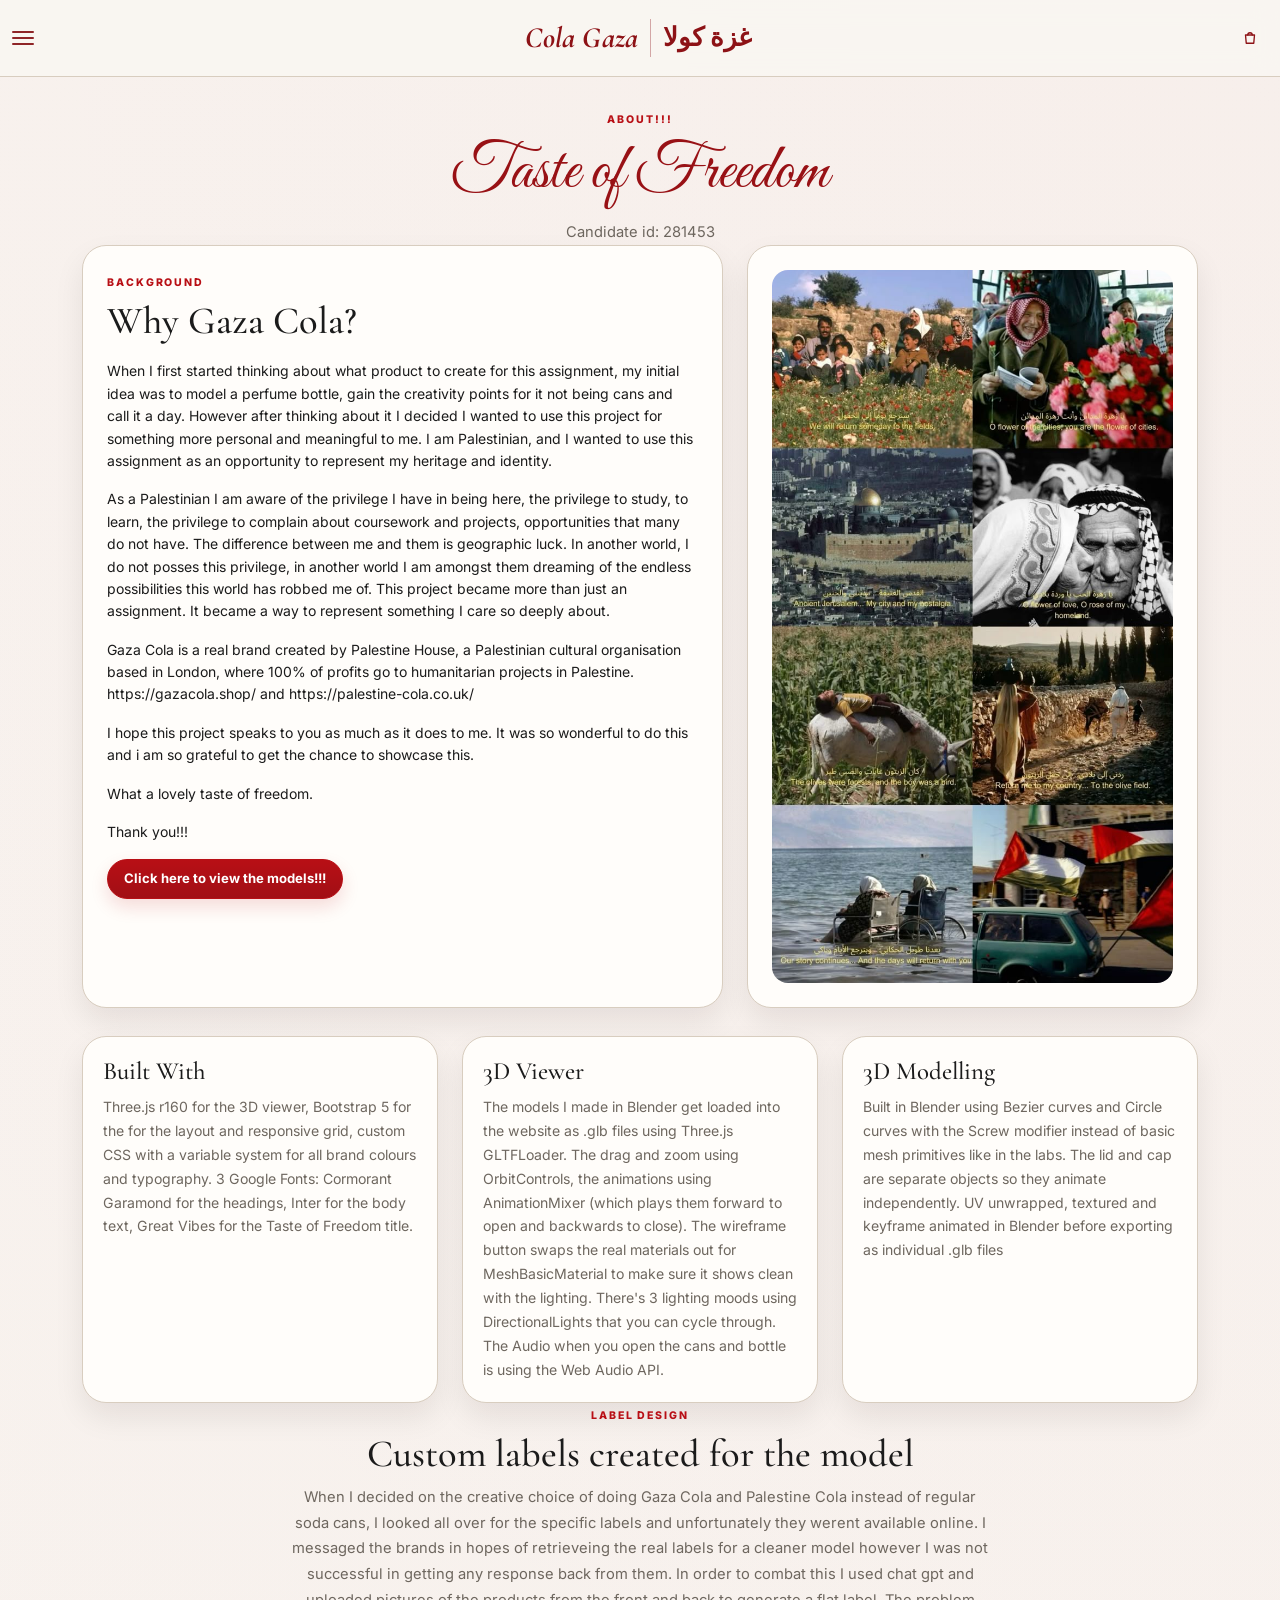
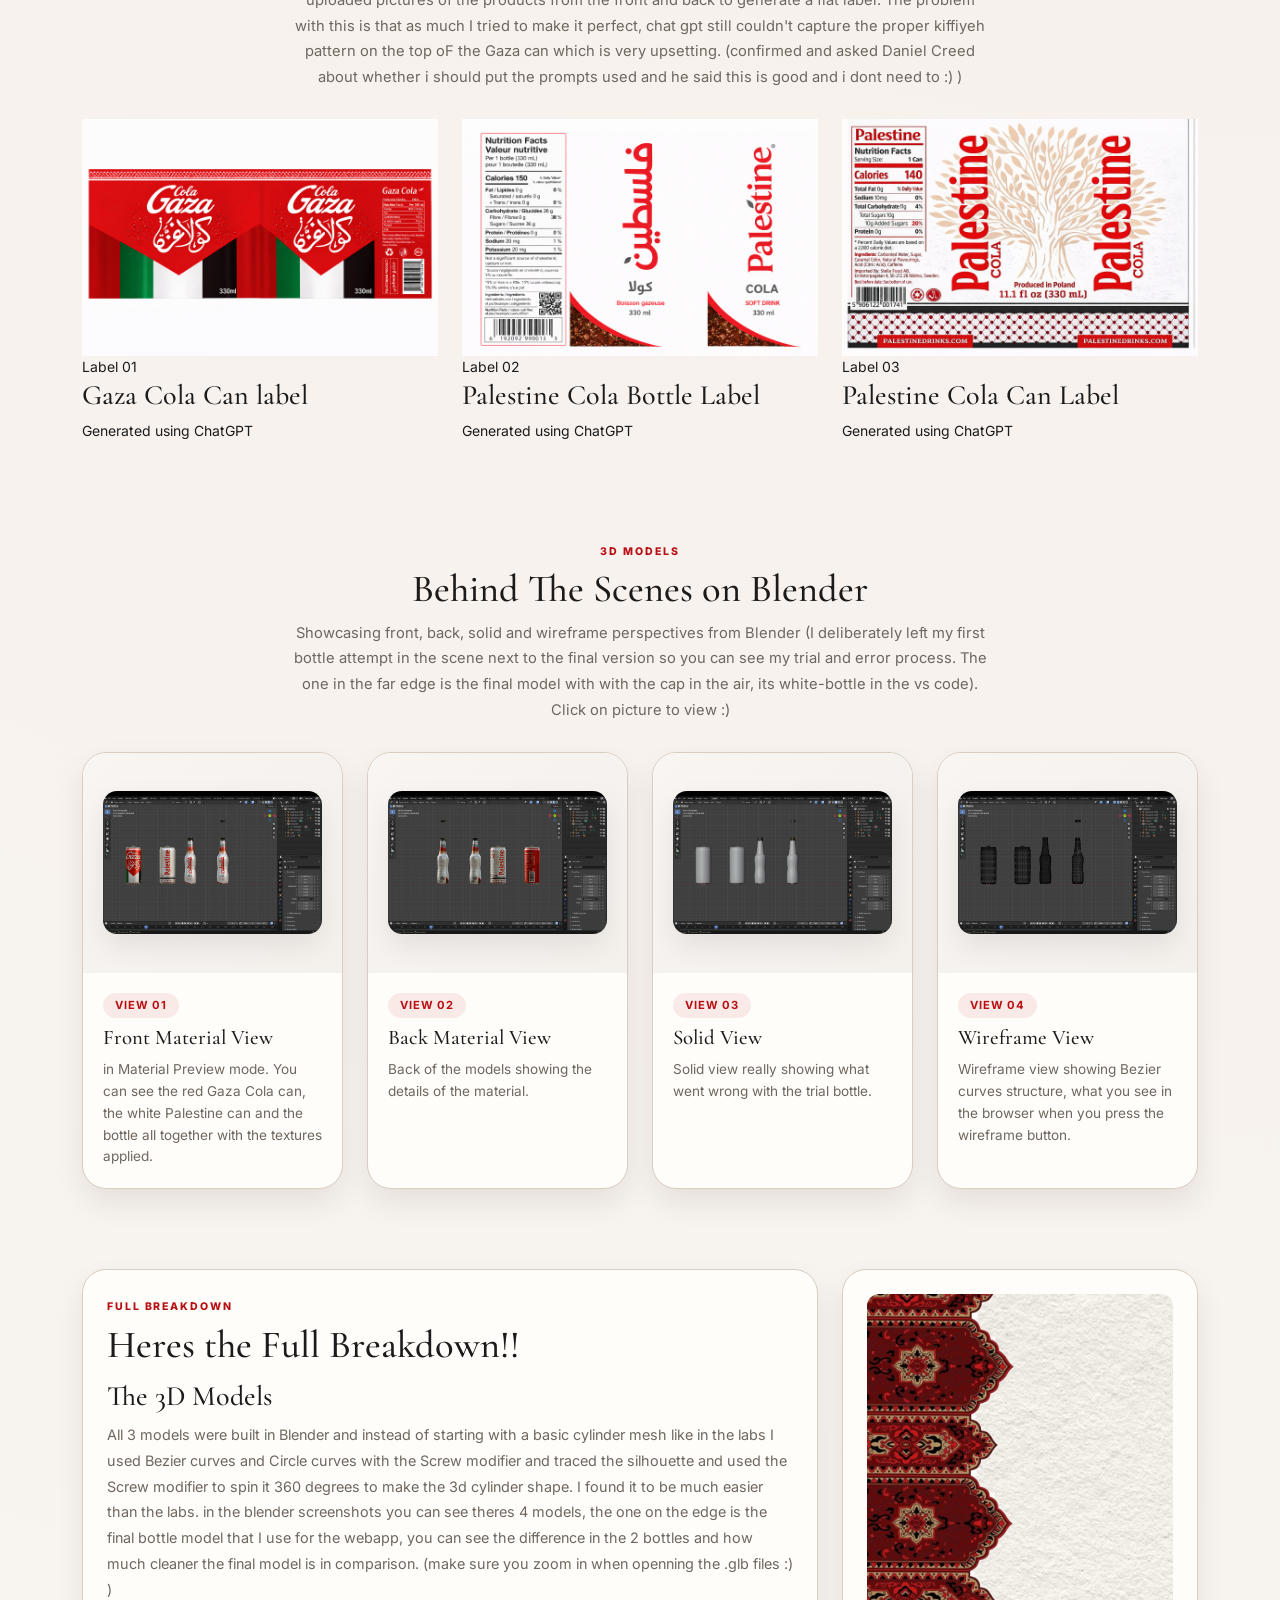
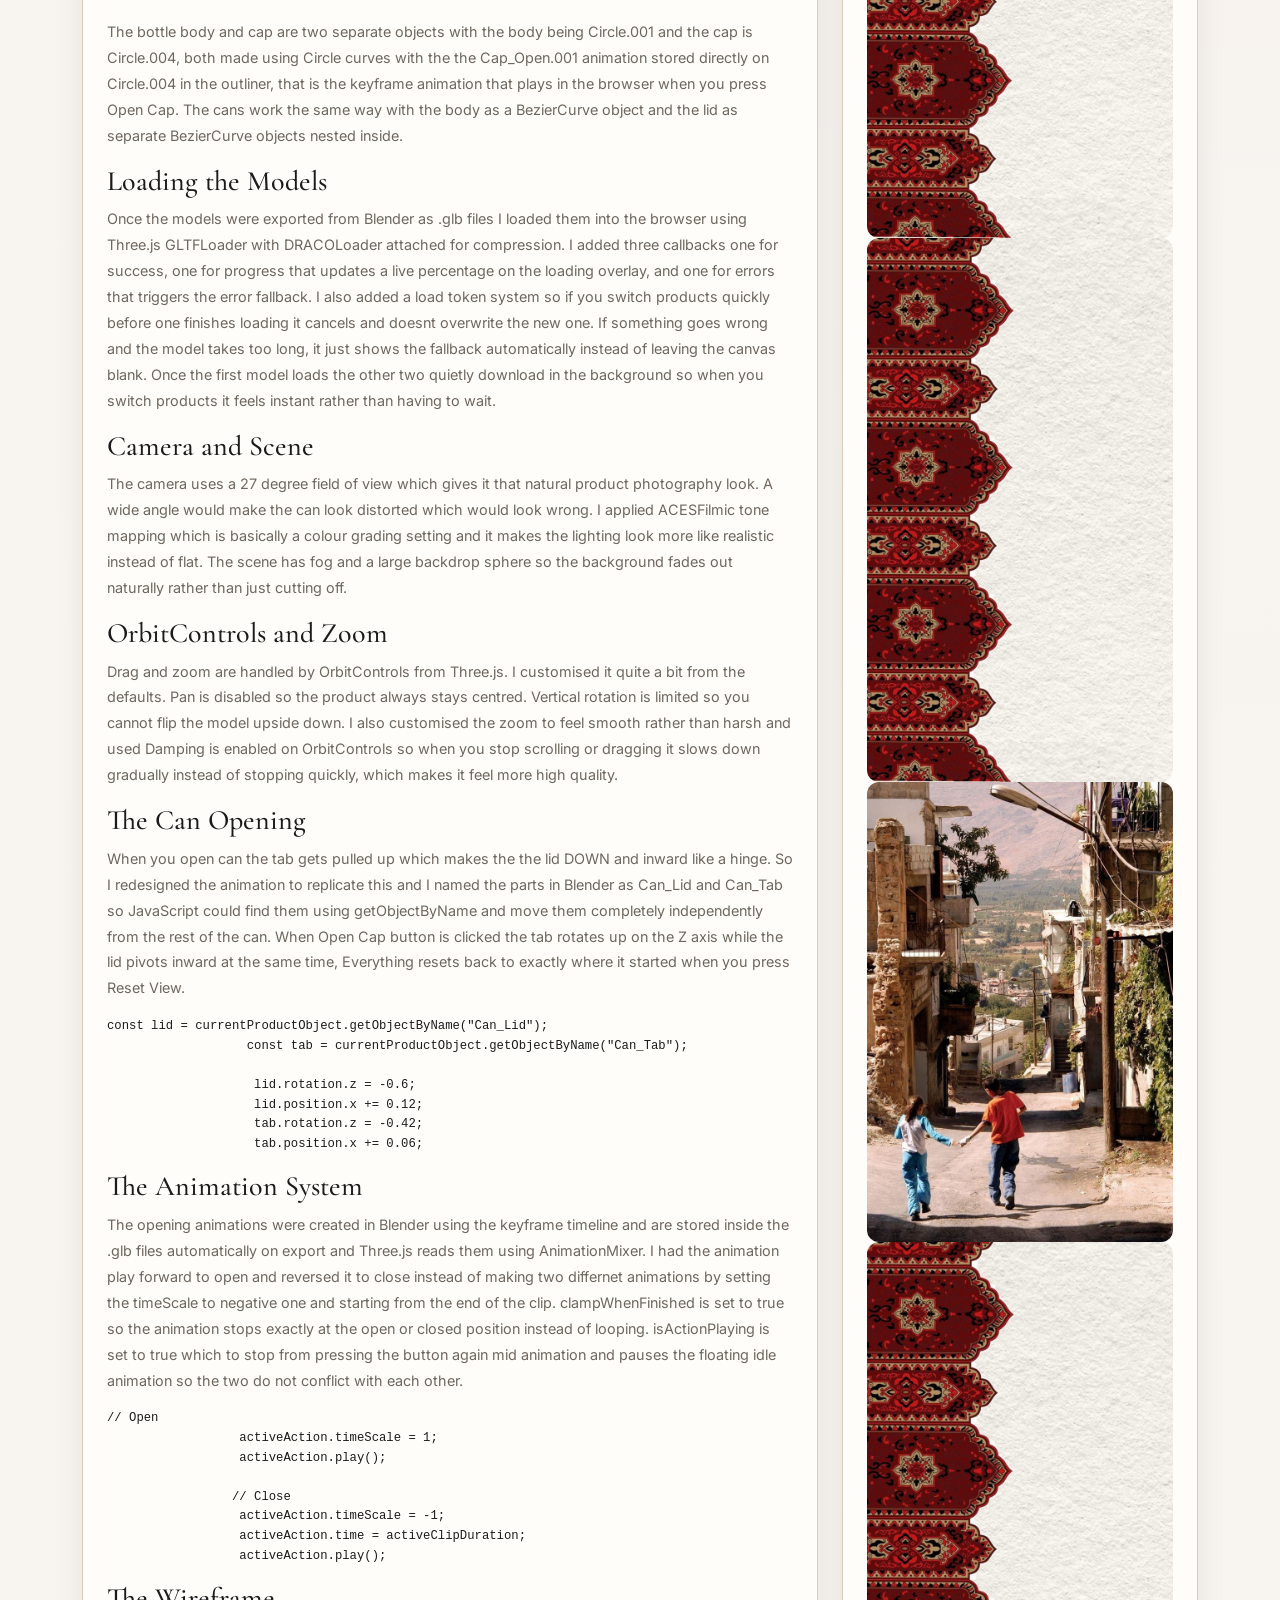
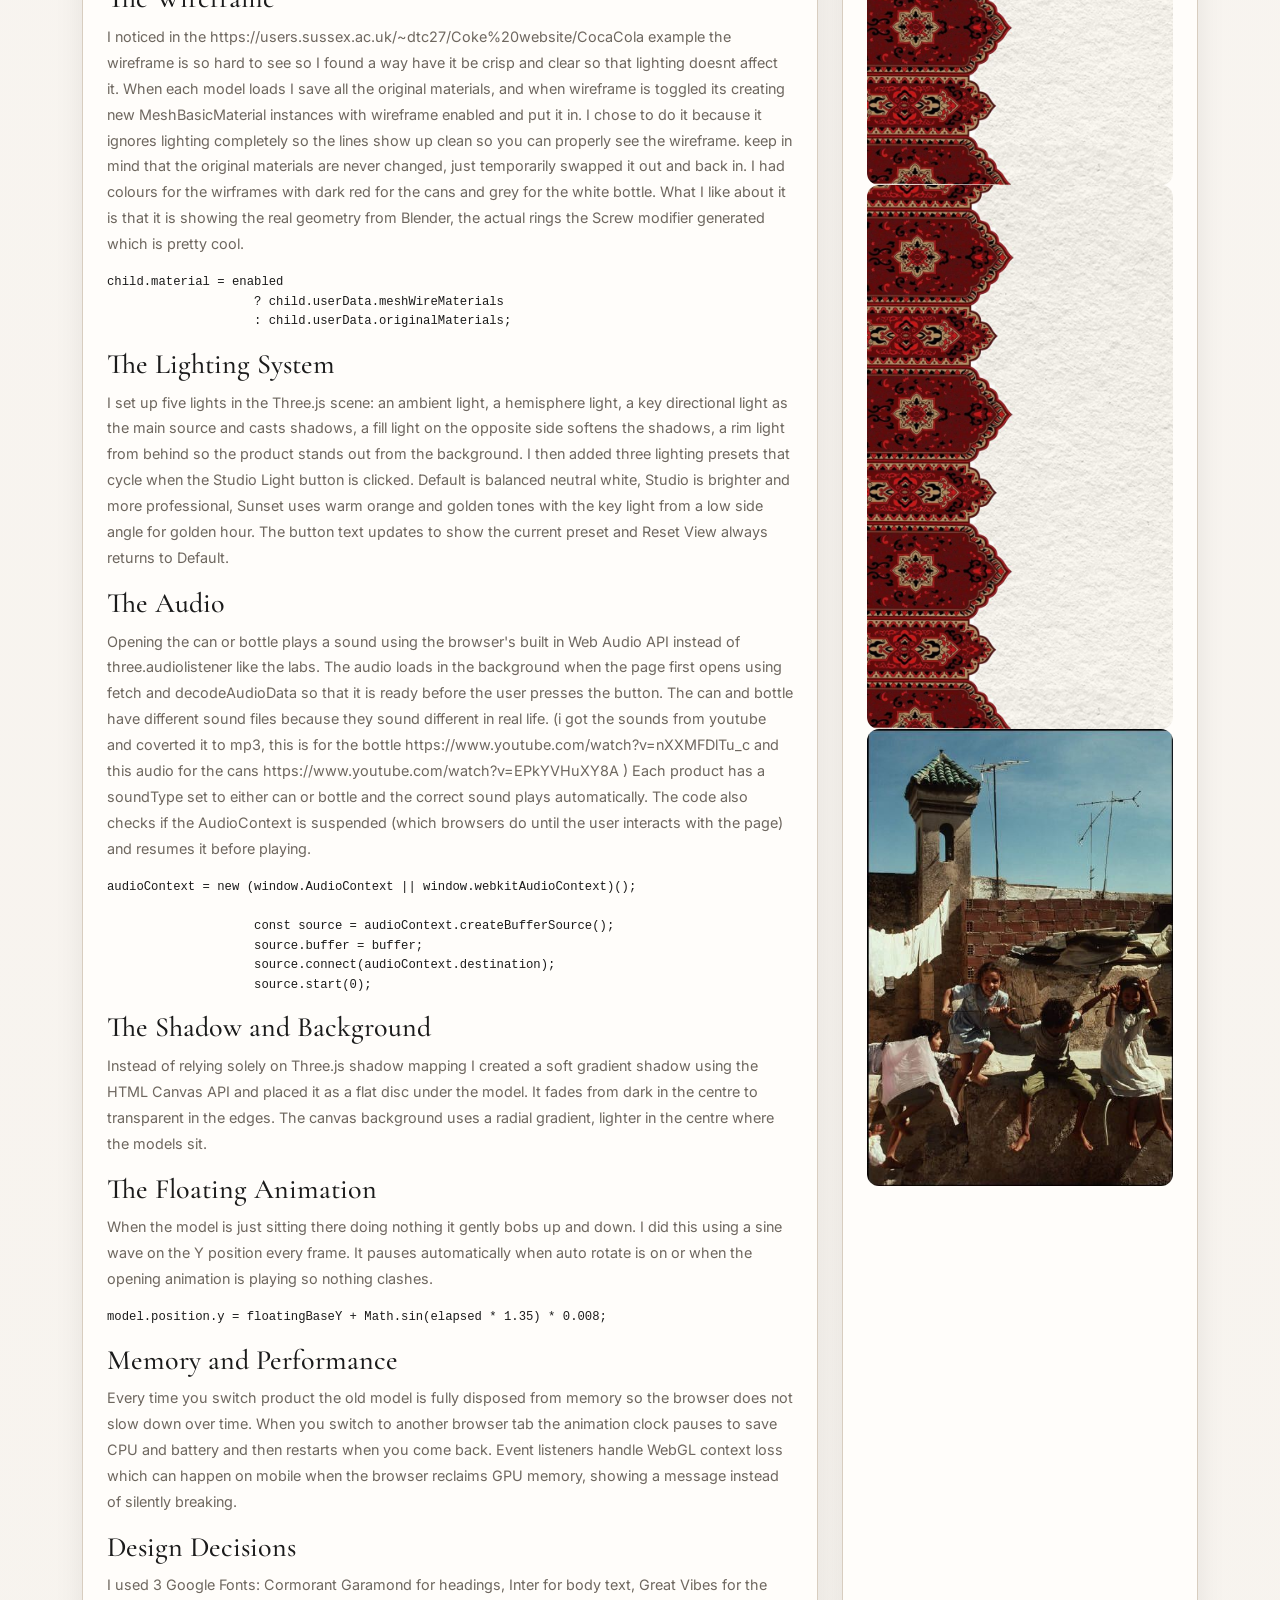
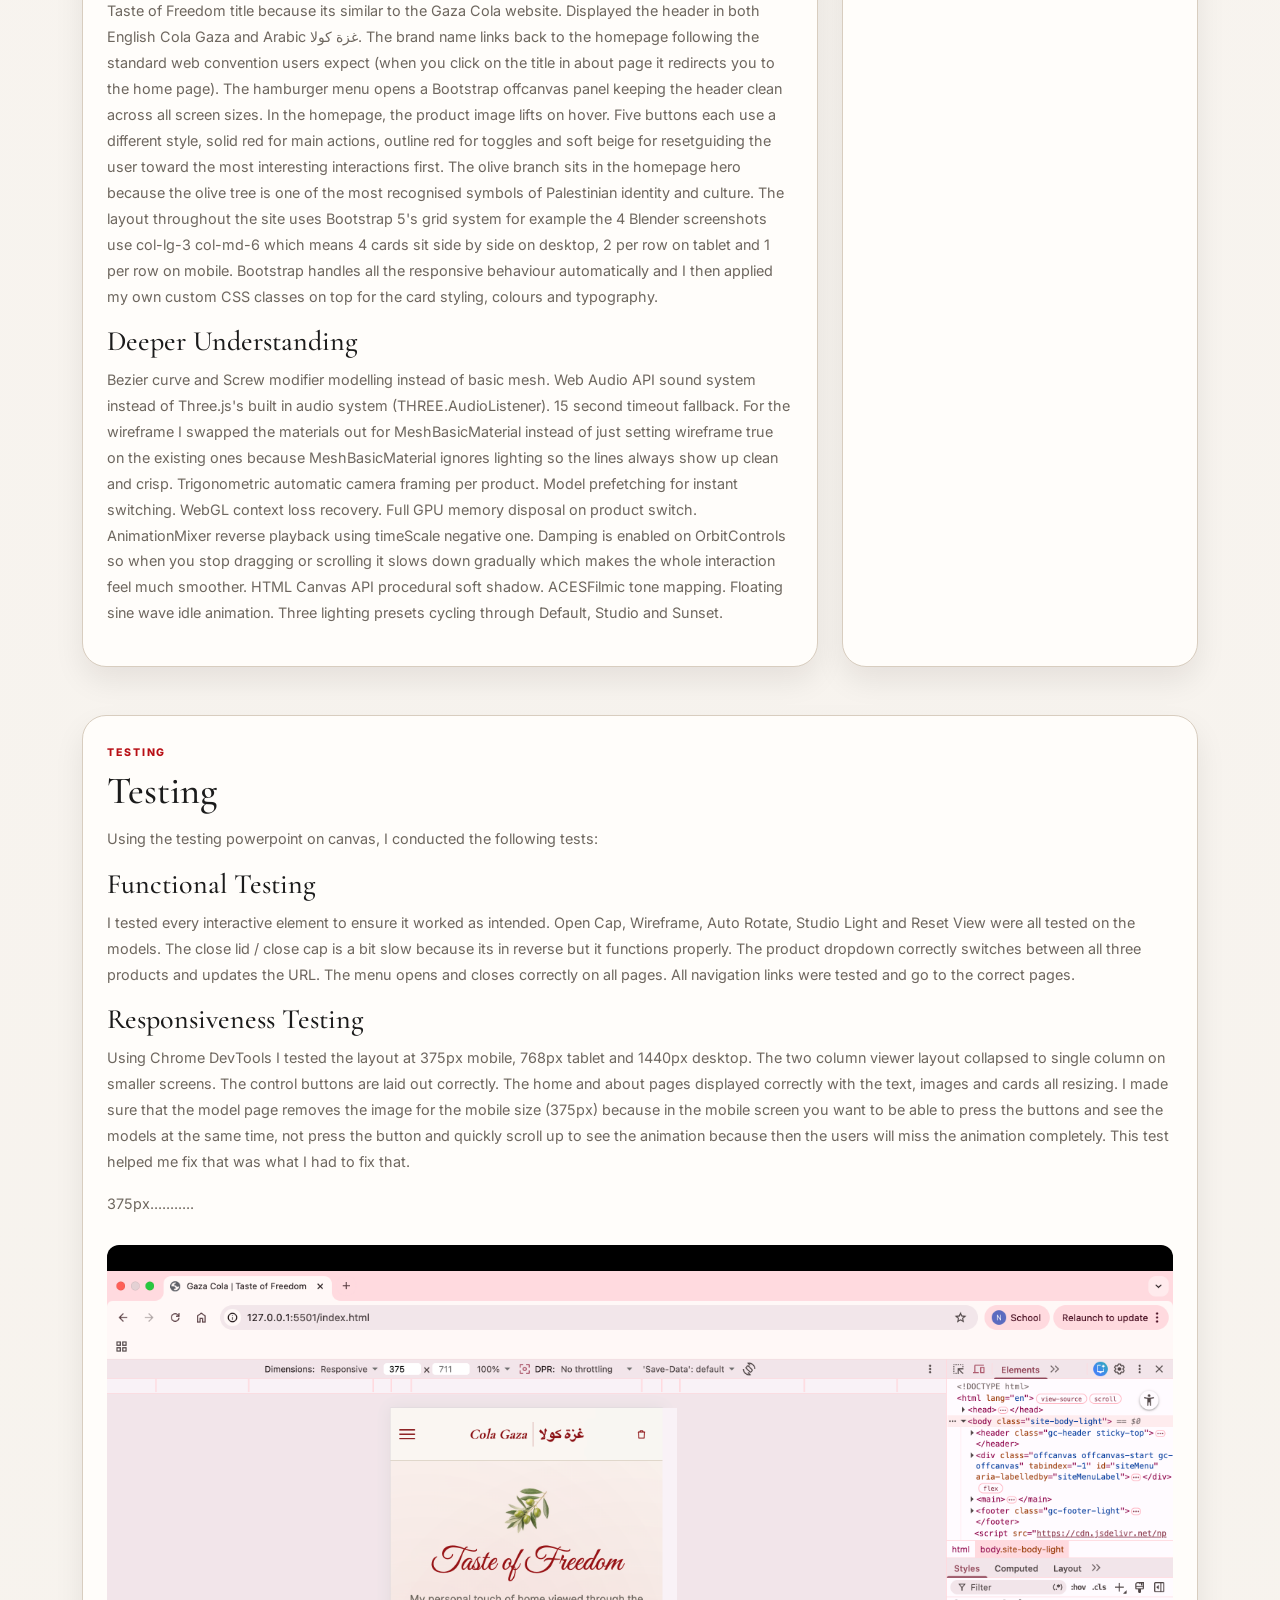
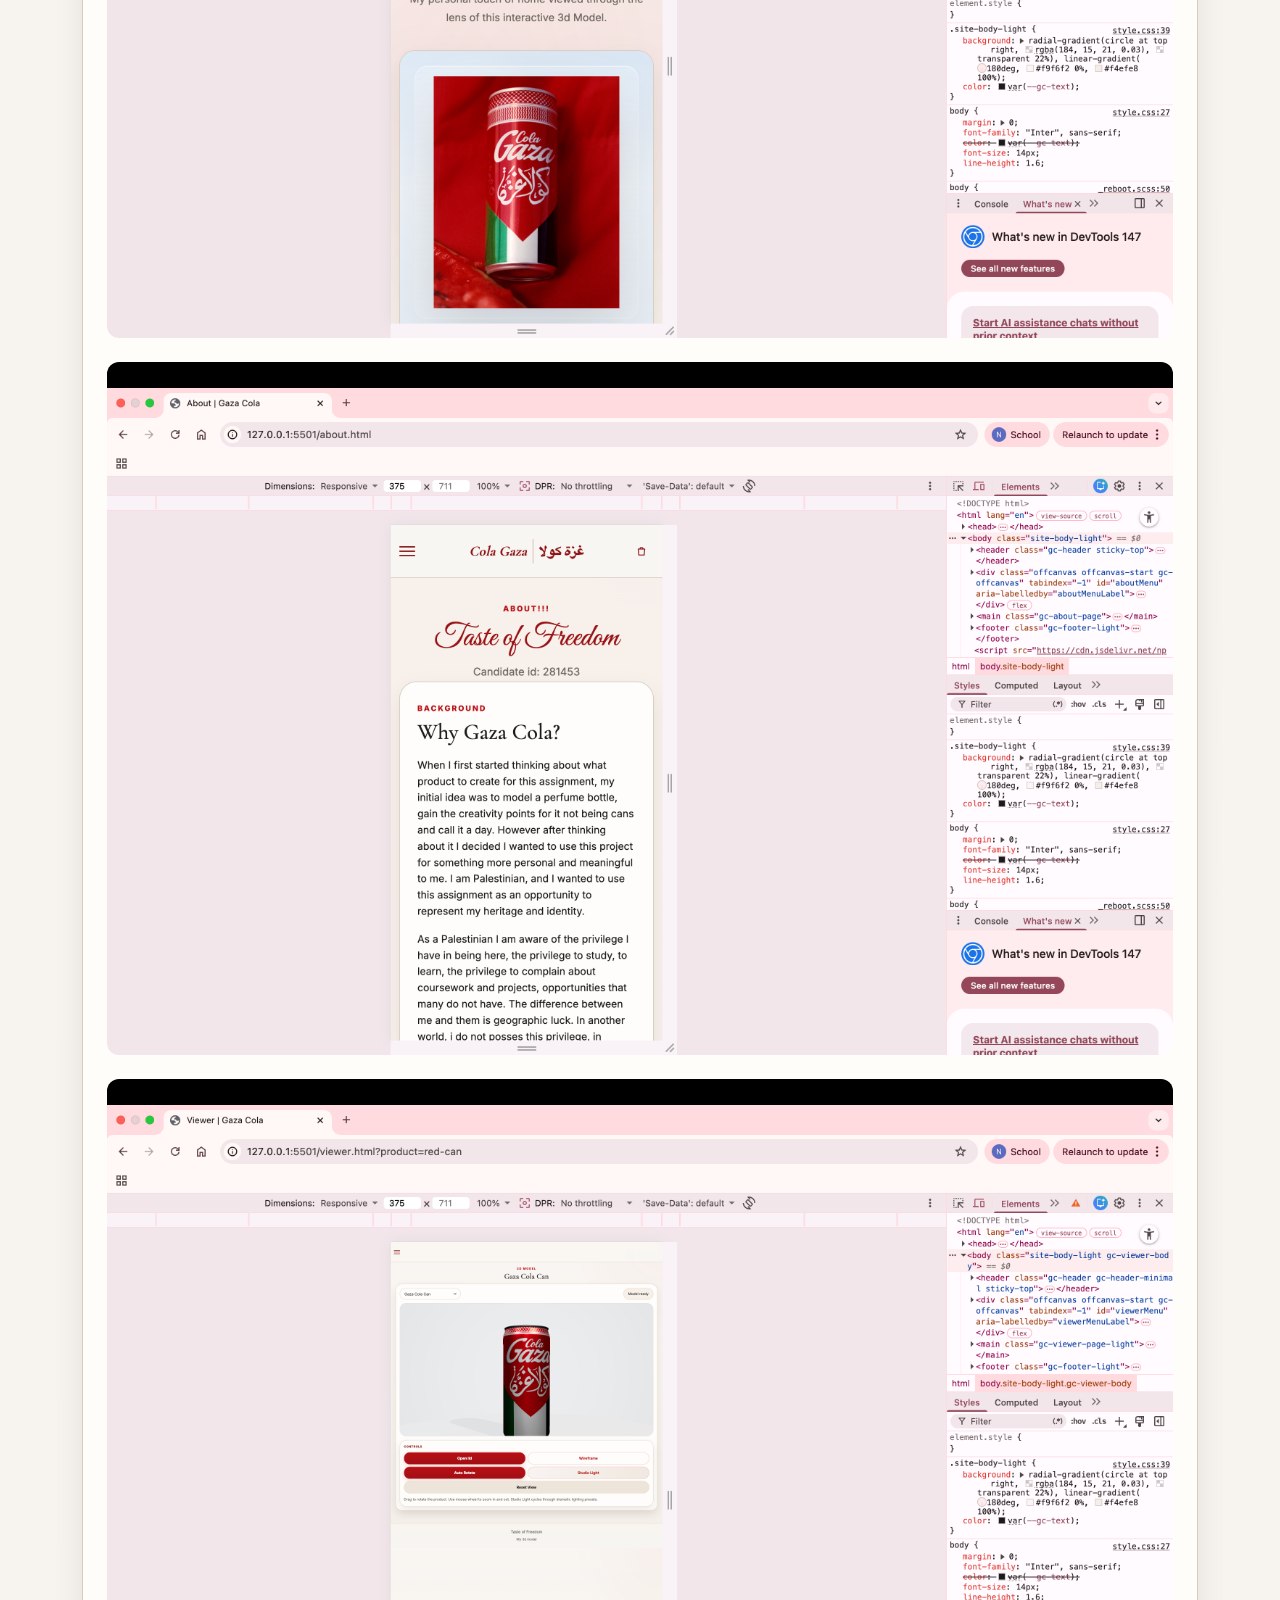
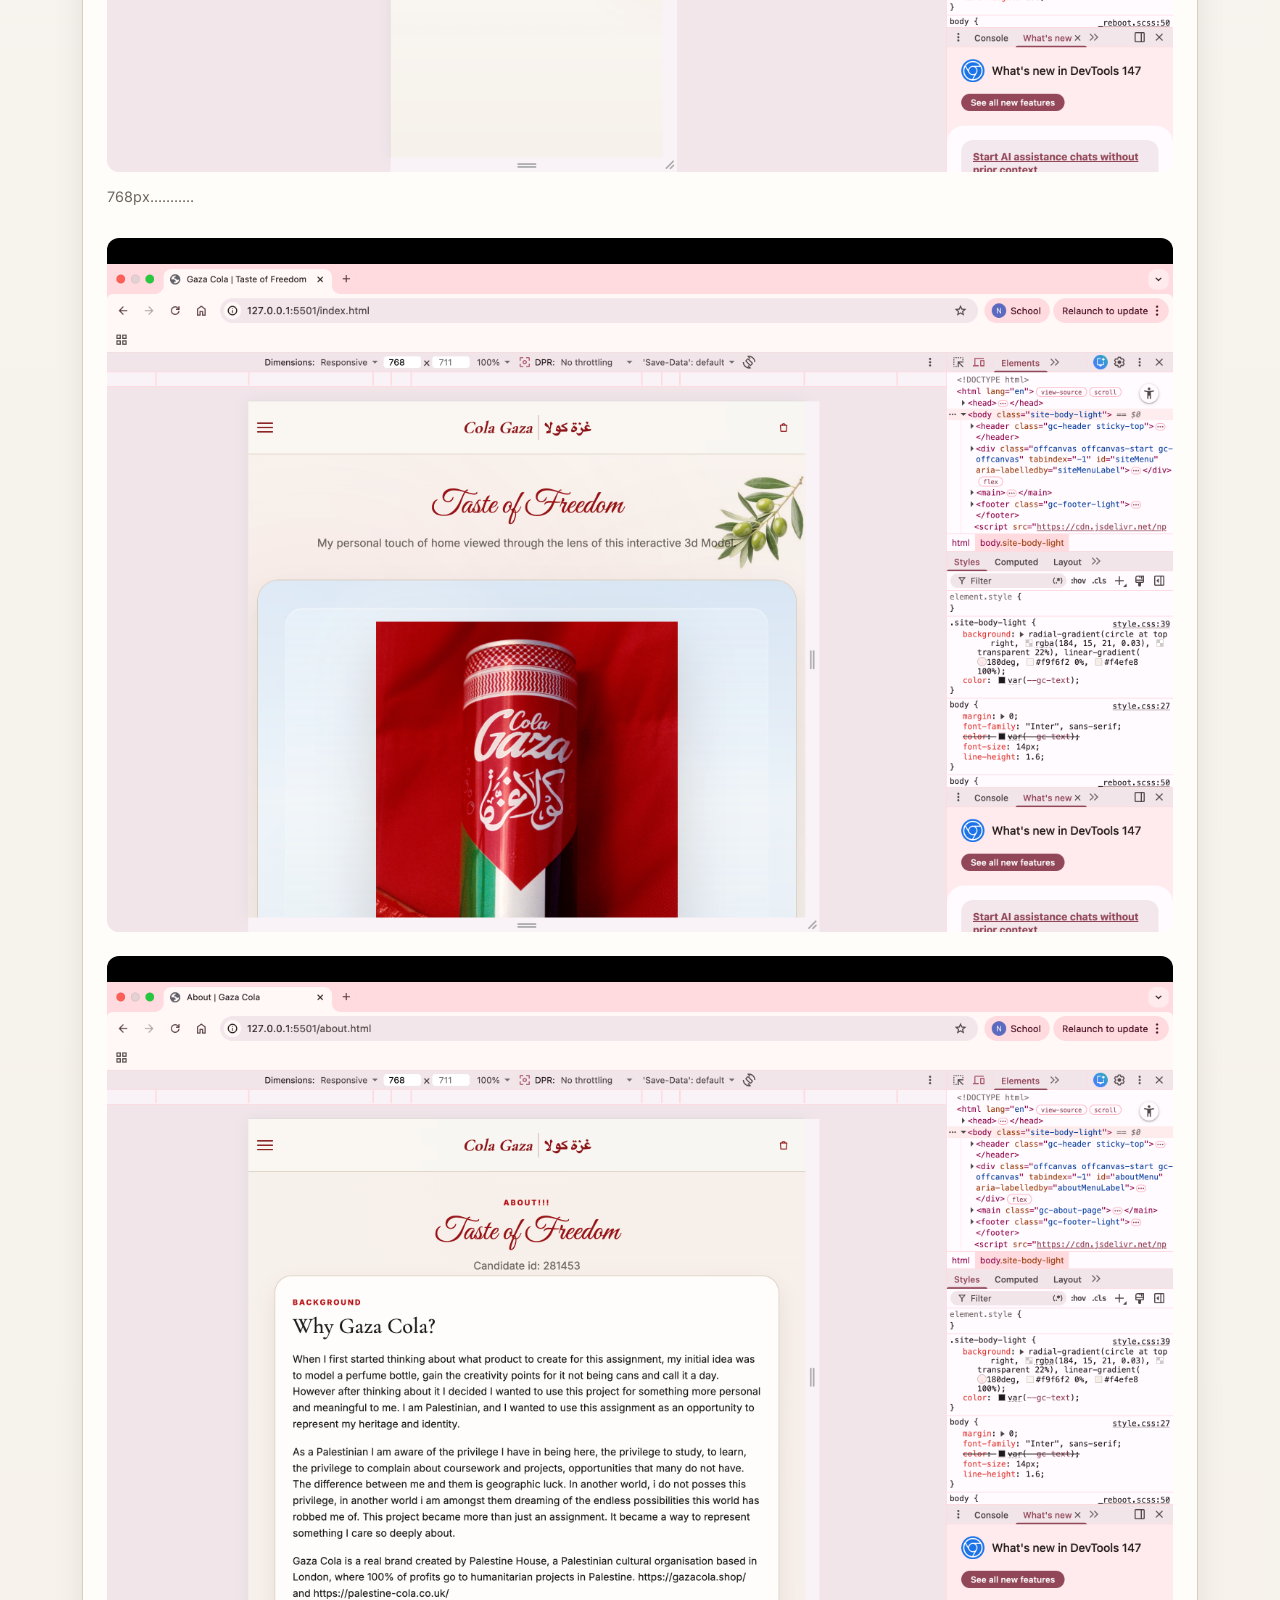
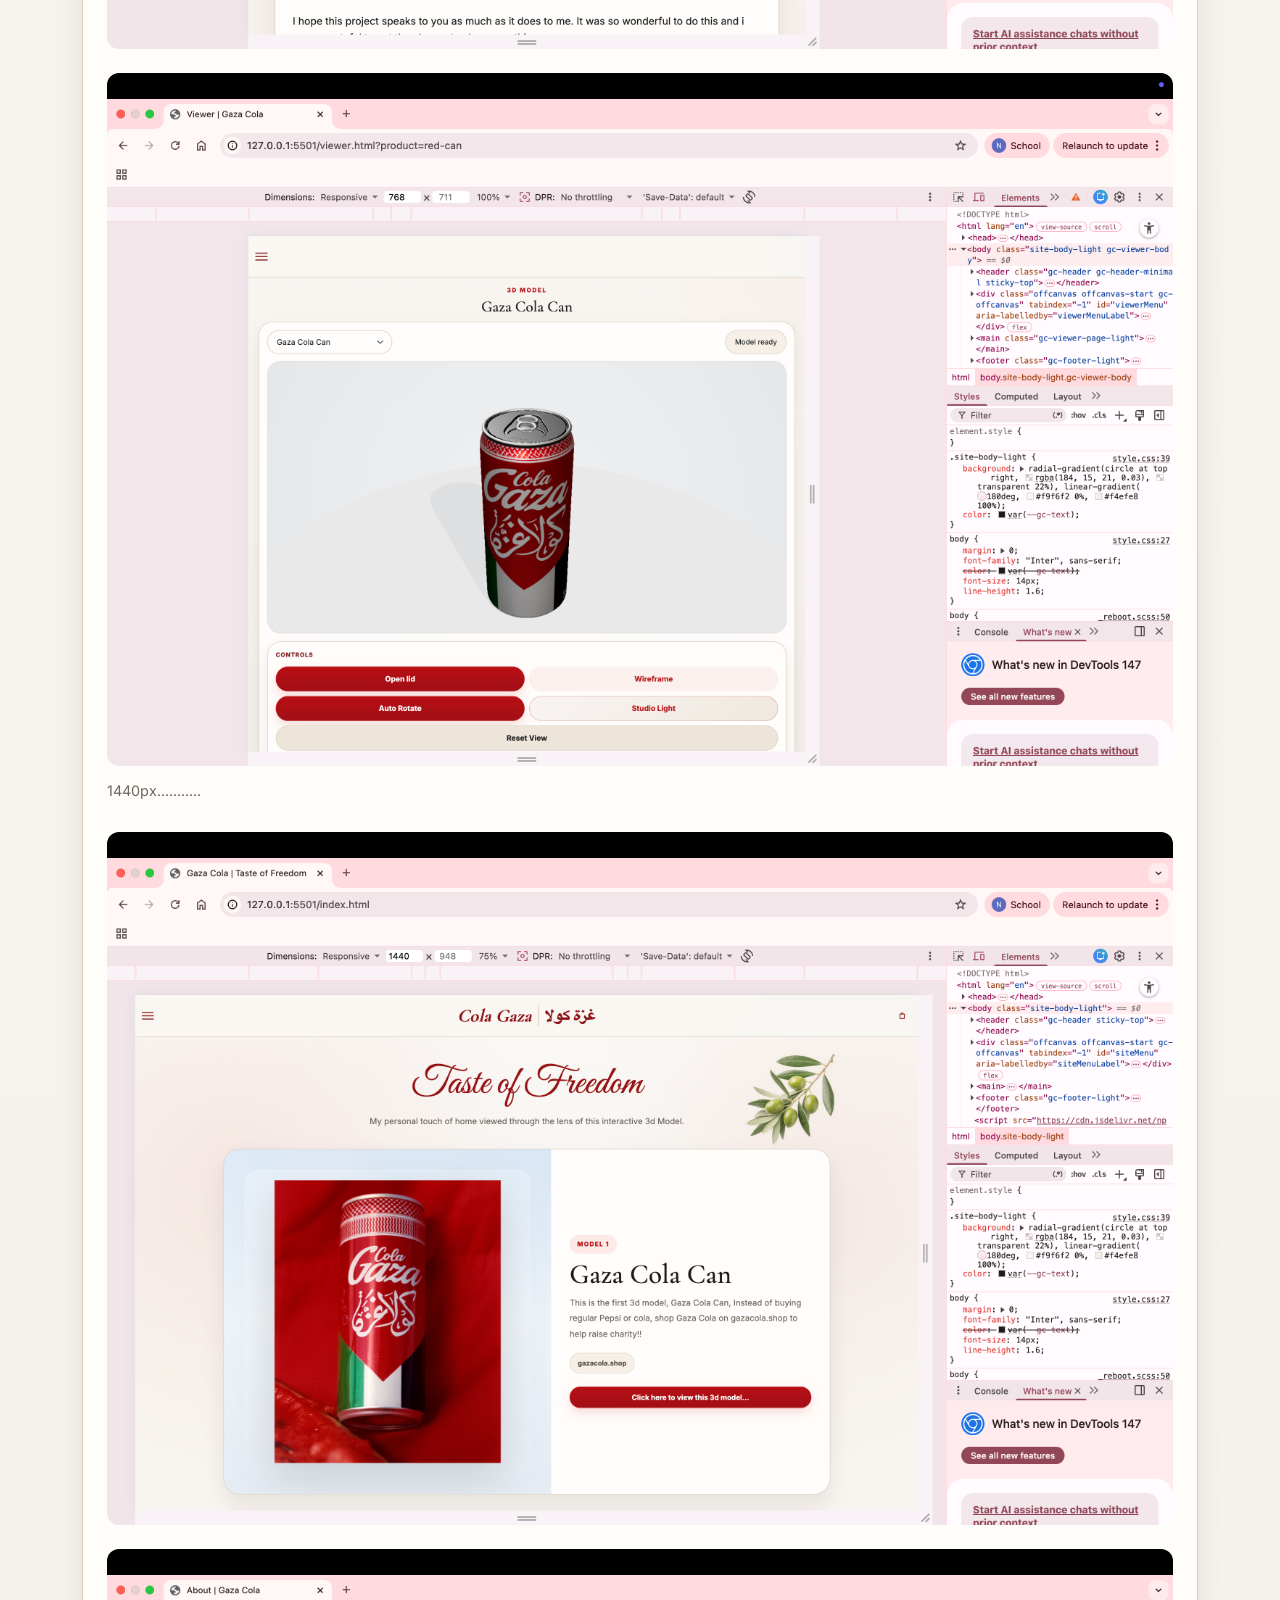
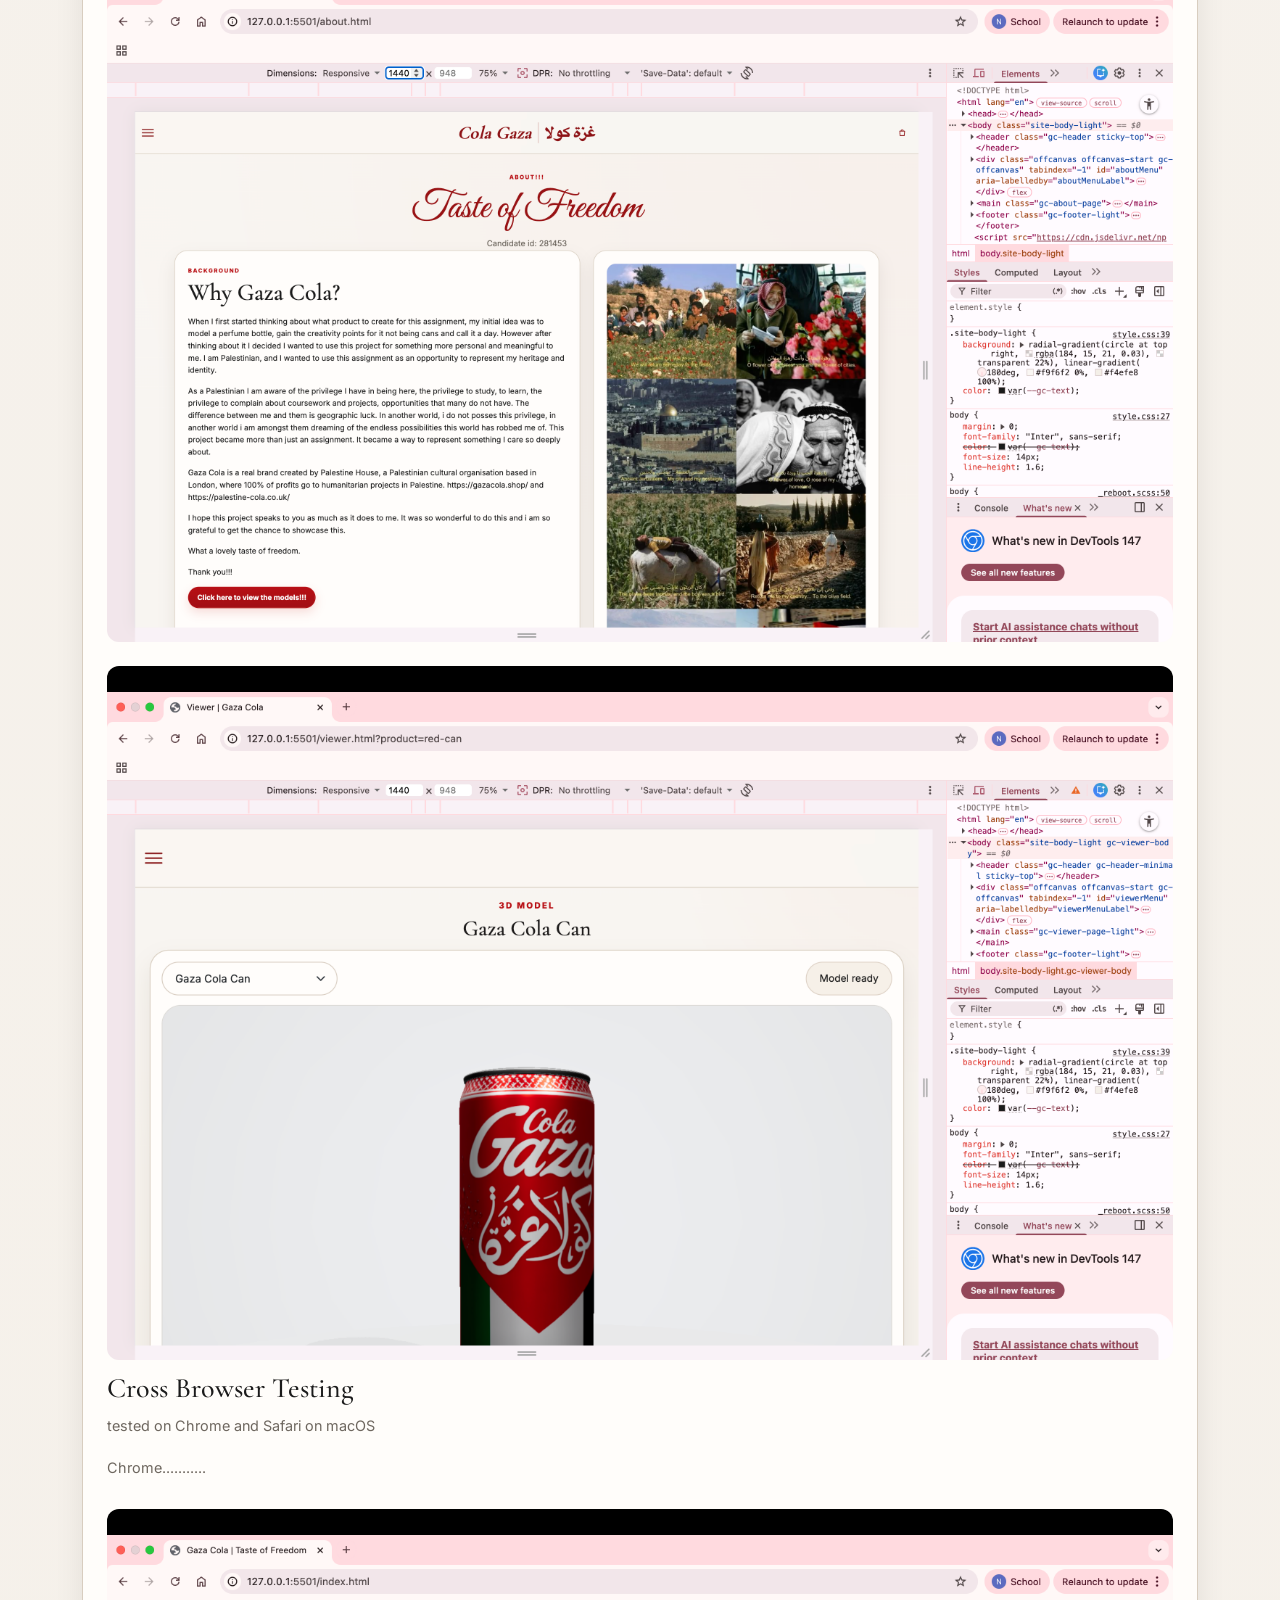
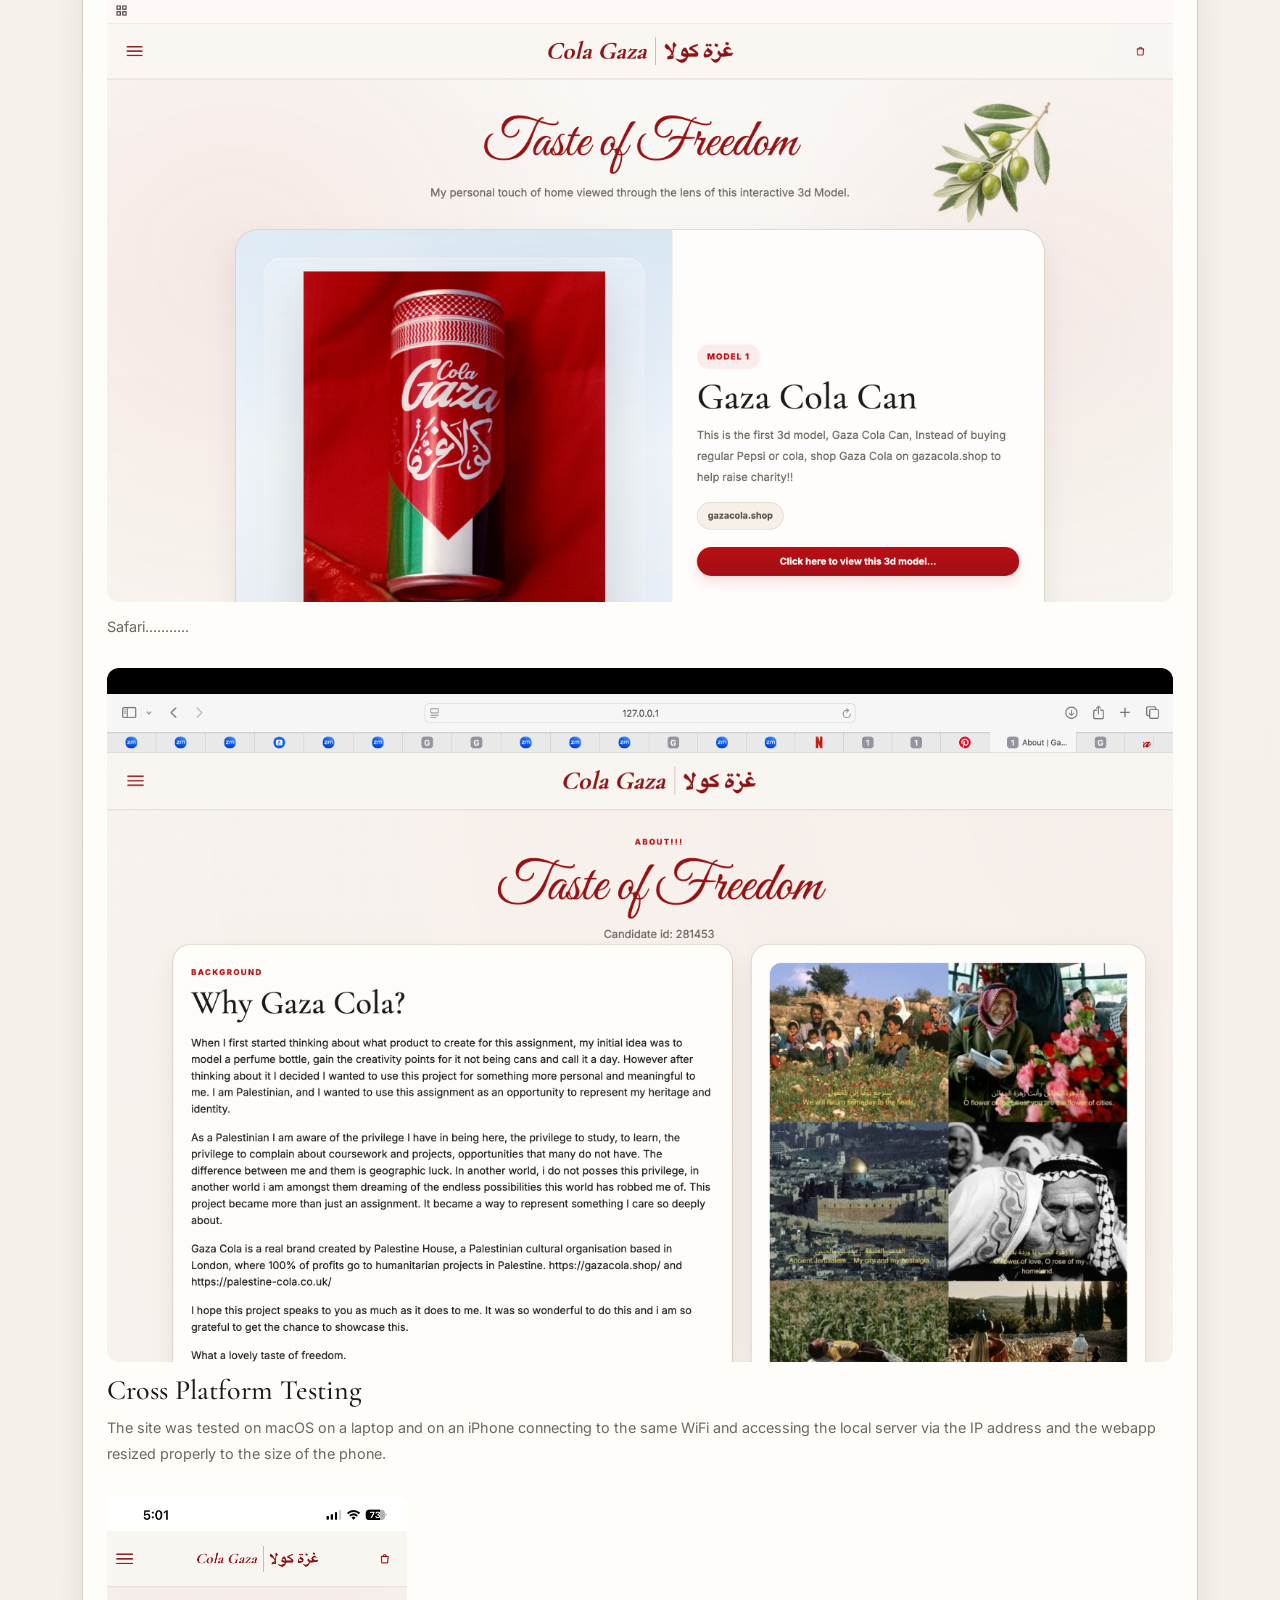
==== about.html @ 592f1b38 "Initial commit" ====
<!DOCTYPE html>
<html lang="en">
  <head>
    <meta charset="UTF-8" />
    <meta name="viewport" content="width=device-width, initial-scale=1.0" />
    <title>About | Gaza Cola</title>

     <!-- bootstrap for the grid and layout -->

    <link
      href="https://cdn.jsdelivr.net/npm/bootstrap@5.3.3/dist/css/bootstrap.min.css"
      rel="stylesheet"
    />

     <!-- google fonts Cormorant Garamond for headings, Inter for body, Great Vibes for title -->
    <link rel="preconnect" href="https://fonts.googleapis.com" />
    <link rel="preconnect" href="https://fonts.gstatic.com" crossorigin />
    <link
      href="https://fonts.googleapis.com/css2?family=Cormorant+Garamond:wght@500;600;700&family=Inter:wght@300;400;500;600;700;800&family=Great+Vibes&display=swap"
      rel="stylesheet"
    />

      <!-- custom CSS with all the brand colours and styling -->
    <link rel="stylesheet" href="./css/style.css" />
  </head>
  <body class="site-body-light">

        <!-- header for all pages, links back to homepage when you click the brand name -->
    <header class="gc-header sticky-top">
      <div class="container-fluid gc-header-container">
        <div class="gc-header-bar">
          <button
            class="gc-menu-btn"
            type="button"
            data-bs-toggle="offcanvas"
            data-bs-target="#aboutMenu"
            aria-controls="aboutMenu"
            aria-label="Open menu"
          >
            <span></span>
            <span></span>
            <span></span>
          </button>

          <a href="./index.html" class="gc-brand text-decoration-none">
            <span class="gc-brand-en">Cola Gaza</span>
            <span class="gc-brand-divider"></span>
            <span class="gc-brand-ar">غزة كولا</span>
          </a>

          <div class="gc-header-actions">
            <a
              href="./viewer.html?product=red-can"
              class="gc-icon-btn text-decoration-none"
              aria-label="Viewer"
            >
              <svg
                viewBox="0 0 24 24"
                fill="none"
                stroke="currentColor"
                stroke-width="1.8"
                stroke-linecap="round"
                stroke-linejoin="round"
              >
                <path d="M6 8h12l-1 11H7L6 8Z"></path>
                <path d="M9 8a3 3 0 0 1 6 0"></path>
              </svg>
            </a>
          </div>
        </div>
      </div>
    </header>

    <!-- offcanvas nav menu (Bootstrap handles the open/close) -->
    <div
      class="offcanvas offcanvas-start gc-offcanvas"
      tabindex="-1"
      id="aboutMenu"
      aria-labelledby="aboutMenuLabel"
    >
      <div class="offcanvas-header">
        <h5 class="offcanvas-title" id="aboutMenuLabel">Menu</h5>
        <button
          type="button"
          class="btn-close"
          data-bs-dismiss="offcanvas"
          aria-label="Close"
        ></button>
      </div>

      <div class="offcanvas-body">
        <nav class="gc-menu-nav">
          <a href="./index.html">Home</a>
          <a href="./viewer.html?product=red-can">Gaza Cola Can</a>
          <a href="./viewer.html?product=white-bottle">Palestine Cola Bottle</a>
          <a href="./viewer.html?product=white-can">Palestine Cola Can</a>
          <a href="./about.html">About</a>
        </nav>
      </div>
    </div>

    <main class="gc-about-page">
      <section class="gc-about-top">
        <div class="container">
          <div class="text-center gc-about-heading">
            <span class="gc-overline">About!!!</span>
            <h1>Taste of Freedom</h1>
            <p>
              Candidate id: 281453
            </p>

          </div>
        </div>
      </section>

      <section class="gc-about-content">
        <div class="container">

          <!-- here we begin with why i chose this design -->
          <div class="row g-4 align-items-stretch">
            <div class="col-lg-7">
              <article class="gc-about-card h-100 gc-about-main-card">
                <span class="gc-overline">Background</span>
                <h2>Why Gaza Cola?</h2>
                </p>
                 When I first started thinking about what product to create for this assignment, my initial idea was to model a perfume bottle, gain the creativity points for it not being cans and call it a day.
                 However after thinking about it I decided I wanted to use this project for something more personal and meaningful to me.
                 I am Palestinian, and I wanted to use this assignment as an opportunity to represent my heritage and identity.
                </p>
                  As a Palestinian I am aware of the privilege I have in being here, the privilege to study, to learn, the privilege to complain about coursework and projects, opportunities that many do not have. 
                  The difference between me and them is geographic luck. 
                  In another world, I do not posses this privilege, in another world I am amongst them dreaming of the endless possibilities this world has robbed me of.
                  
                  This project became more than just an assignment. It became a way to represent something I care so deeply about.
                </p>
                  Gaza Cola is a real brand created by Palestine House, a Palestinian cultural organisation based in London, where 100% of profits go to humanitarian projects in Palestine. https://gazacola.shop/ and https://palestine-cola.co.uk/
                  </p>
                  I hope this project speaks to you as much as it does to me. It was so wonderful to do this and i am so grateful to get the chance to showcase this.
                  </p>
                  What a lovely taste of freedom. 
                  </p>
                  Thank you!!!
                  </p>
                </p>

                <div class="gc-about-actions">
                  <a href="./viewer.html?product=red-can" class="btn gc-primary-btn">
                    Click here to view the models!!!
                  </a>
                </div>
              </article>
            </div>

            <!-- adding pictures, from pintrest -->
            <div class="col-lg-5">
              <article class="gc-about-card h-100 gc-about-visual-card">
                <img
                  src="./assets/images/collage.jpg"
                  alt="Gaza Cola project visual"
                  class="gc-about-photo"
                />
              </article>
            </div>
          </div>

          <!-- 3 mini cards for a quick overview -->
          <div class="row g-4 mt-1">
            <div class="col-md-4">
              <article class="gc-about-mini-card">
                <h3>Built With</h3>
                <p>
                  Three.js r160 for the 3D viewer, Bootstrap 5 for the for the layout and responsive grid, 
                  custom CSS with a variable system for all brand colours and typography. 
                  3 Google Fonts: Cormorant Garamond for the headings, Inter for the body text, Great Vibes for the Taste of Freedom title. 
                
                </p>
              </article>
            </div>

            <div class="col-md-4">
              <article class="gc-about-mini-card">
                <h3>3D Viewer</h3>
                <p>
                  The models I made in Blender get loaded into the website as .glb files using Three.js GLTFLoader. 
                  The drag and zoom using OrbitControls, the animations using AnimationMixer (which plays them forward to open and backwards to close). 
                  The wireframe button swaps the real materials out for MeshBasicMaterial to make sure it shows clean with the lighting.
                  There's 3 lighting moods using DirectionalLights that you can cycle through.
                  The Audio when you open the cans and bottle is using the Web Audio API.
                  
                </p>
              </article>
            </div>

            <div class="col-md-4">
              <article class="gc-about-mini-card">
                <h3>3D Modelling</h3>
                <p>
                  Built in Blender using Bezier curves and Circle curves with the Screw modifier instead of basic mesh primitives like in the labs. 
                  The lid and cap are separate objects so they animate independently. 
                  UV unwrapped, textured and keyframe animated in Blender before exporting as individual .glb files 
                
                </p>
              </article>
            </div>
          </div>

           <!-- Labels section explaining why I used ChatGPT to create them and showing the fkat labels -->
          <section class="gc-labels-showcase">
            <div class="gc-section-heading text-center">
              <span class="gc-overline">Label Design</span>
              <h2>Custom labels created for the model</h2>
              <p>
                When I decided on the creative choice of doing Gaza Cola and Palestine Cola instead of regular soda cans,
                I looked all over for the specific labels and unfortunately they werent available online. I messaged the brands in hopes 
                of retrieveing the real labels for a cleaner model however I was not successful in getting any response back from them.
                In order to combat this I used chat gpt and uploaded pictures of the products from the front and back to generate a flat label. 
                The problem with this is that as much I tried to make it perfect, chat gpt still couldn't capture the proper kiffiyeh pattern on the top oF the Gaza can 
                which is very upsetting. 
                (confirmed and asked Daniel Creed about whether i should put the prompts used and he said this is good and i dont need to :)    )
              
              </p>
            </div>

            <div class="row g-4">
              <div class="col-lg-4 col-md-6">
                <article class="gc-label-card h-100">
                  <div class="gc-label-image-wrap">
                    <img
                      src="./assets/images/label1.png"
                      alt="Custom label design 1"
                      class="gc-label-image"
                    />
                  </div>
                  <div class="gc-label-card-content">
                    <span class="gc-label-tag">Label 01</span>
                    <h3>Gaza Cola Can label</h3>
                    <p>
                      Generated using ChatGPT
                    
                    </p>
                  </div>
                </article>
              </div>

              <div class="col-lg-4 col-md-6">
                <article class="gc-label-card h-100">
                  <div class="gc-label-image-wrap">
                    <img
                      src="./assets/images/label2.png"
                      alt="Custom label design 2"
                      class="gc-label-image"
                    />
                  </div>
                  <div class="gc-label-card-content">
                    <span class="gc-label-tag">Label 02</span>
                    <h3>Palestine Cola Bottle Label</h3>
                    <p>
                      Generated using ChatGPT
                    </p>
                  </div>
                </article>
              </div>

              <div class="col-lg-4 col-md-12">
                <article class="gc-label-card h-100">
                  <div class="gc-label-image-wrap">
                    <img
                      src="./assets/images/label3.png"
                      alt="Custom label design 3"
                      class="gc-label-image"
                    />
                  </div>
                  <div class="gc-label-card-content">
                    <span class="gc-label-tag">Label 03</span>
                    <h3>Palestine Cola Can Label</h3>
                    <p>
                      
                      Generated using ChatGPT
                    </p>
                  </div>
                </article>
              </div>
            </div>
          </section>

          <!-- here i added the blender screenshots showing the 4 different views -->
          <section class="gc-modeling-views">
            <div class="gc-section-heading text-center">
              <span class="gc-overline">3D Models</span>
              <h2>Behind The Scenes on Blender</h2>
              <p> Showcasing front, back, solid and wireframe perspectives from Blender (I deliberately left my first bottle attempt 
                in the scene next to the final version so you can see my trial and error process. The one in the far edge is the final model with
                with the cap in the air, its white-bottle in the vs code).</p>
                <P> Click on picture to view :)</P>
            </div>

            <div class="row g-4">
              <div class="col-lg-3 col-md-6">
                <article class="gc-model-card h-100">
                  <div class="gc-model-image-wrap">
                    <a href="./assets/images/front.png" target="_blank">
                    <img
                      src="./assets/images/front.png"
                      alt="Front view of Gaza Cola 3D model"
                      class="gc-model-image"
                      style="cursor: pointer;"
                    />
                    </a>
                  </div>
                  <div class="gc-model-card-content">
                    <span class="gc-model-tag">View 01</span>
                    <h3>Front Material View</h3>
                    <p>in Material Preview mode. You can see the red Gaza Cola can, the white Palestine can and the bottle all together with the textures applied.</p>
                  </div>
                </article>
              </div>

              <div class="col-lg-3 col-md-6">
                <article class="gc-model-card h-100">
                  <div class="gc-model-image-wrap">
                    <a href="./assets/images/back.png" target="_blank">
                    <img
                      src="./assets/images/back.png"
                      alt="Back view of Gaza Cola 3D model"
                      class="gc-model-image" 
                      style="cursor: pointer;"
                    />
                    </a>
                  </div>
                  <div class="gc-model-card-content">
                    <span class="gc-model-tag">View 02</span>
                    <h3>Back Material View</h3>
                    <p>Back of the models showing the details of the material.</p>
                  </div>
                </article>
              </div>

              <div class="col-lg-3 col-md-6">
                <article class="gc-model-card h-100">
                  <div class="gc-model-image-wrap">
                    <a href="./assets/images/object.png" target="_blank">
                    <img
                      src="./assets/images/object.png"
                      alt="Solid view of Gaza Cola 3D model"
                      class="gc-model-image"
                      style="cursor: pointer;"
                    />
                    </a>
                  </div>
                  <div class="gc-model-card-content">
                    <span class="gc-model-tag">View 03</span>
                    <h3>Solid View</h3>
                    <p> Solid view really showing what went wrong with the trial bottle.</p>
                  </div>
                </article>
              </div>

              <div class="col-lg-3 col-md-6">
                <article class="gc-model-card h-100">
                  <div class="gc-model-image-wrap">
                    <a href="./assets/images/wireframe.png" target="_blank">
                    <img
                      src="./assets/images/wireframe.png"
                      alt="Wireframe view of Gaza Cola 3D model"
                      class="gc-model-image"
                      style="cursor: pointer;"
                    />
                    </a>
                  </div>
                  <div class="gc-model-card-content">
                    <span class="gc-model-tag">View 04</span>
                    <h3>Wireframe View</h3>
                    <p> Wireframe view showing Bezier curves structure, what you see in the browser when you press the wireframe button.</p>
                  </div>
                </article>
              </div>
            </div>
          </section>

          <!-- Main about section with all teh details and info, big card on the left, pictsures on the right -->
          <section class="gc-process-section">
            <div class="row g-4 align-items-stretch">
              <div class="col-lg-8">
                <article class="gc-about-card h-100">
                  <span class="gc-overline">full breakdown</span>
                  <h2>Heres the Full Breakdown!!</h2>

                  <!-- 3D Models  -->

                  <h3>The 3D Models</h3>
                  <p>
                    All 3 models were built in Blender and instead of starting with a basic 
                    cylinder mesh like in the labs I used Bezier curves and Circle curves with the 
                    Screw modifier and traced the silhouette and used the Screw modifier to spin it 
                    360 degrees to make the 3d cylinder shape. I found it to be much easier than the labs.
                    in the blender screenshots you can see theres 4 models, the one on the edge is the final bottle model that
                    I use for the webapp, you can see the difference in the 2 bottles and how much cleaner the final model is in comparison.
                    (make sure you zoom in when openning the .glb files :)   )
                  </p>
                  <p>
                    The bottle body and cap are two separate objects with the body being Circle.001 
                    and the cap is Circle.004, both made using Circle curves with the the Cap_Open.001 
                    animation stored directly on Circle.004 in the outliner, that is the keyframe animation 
                    that plays in the browser when you press Open Cap. The cans work the same way with the 
                    body as a BezierCurve object and the lid as separate BezierCurve objects nested
                    inside.
                  </p>

                   <!-- Loading -->

                  <h3>Loading the Models</h3>
                  <p>
                    Once the models were exported from Blender as .glb files I loaded them into 
                    the browser using Three.js GLTFLoader with DRACOLoader attached for compression. 
                    I added three callbacks one for success, one for progress that updates 
                    a live percentage on the loading overlay, and one for errors that triggers the error
                    fallback. I also added a load token system so if you switch products 
                    quickly before one finishes loading it cancels and doesnt overwrite the 
                    new one. If something goes wrong and the model takes too long, it just shows the 
                    fallback automatically instead of leaving the canvas blank. Once the first model 
                    loads the other two quietly download in the background so when you switch 
                    products it feels instant rather than having to wait.
                  </p>

                  <!-- Camera  -->

                  <h3>Camera and Scene</h3>
                  <p>
                    The camera uses a 27 degree field of view which gives it that natural product 
                    photography look. A wide angle would make the can look distorted which would 
                    look wrong. I applied ACESFilmic tone mapping which is basically a colour 
                    grading setting and it makes the lighting look more like realistic instead of 
                    flat. The scene has fog and a large backdrop sphere so the background fades out 
                    naturally rather than just cutting off.
                  </p>

                  <!-- OrbitControls -->

                  <h3>OrbitControls and Zoom</h3>
                  <p>
                    Drag and zoom are handled by OrbitControls from Three.js. I customised it quite 
                    a bit from the defaults. Pan is disabled so the product always stays centred. 
                    Vertical rotation is limited so you cannot flip the model upside down. I also 
                    customised the zoom to feel smooth rather than harsh and used Damping is enabled 
                    on OrbitControls so when you stop scrolling or dragging it slows down gradually 
                    instead of stopping quickly, which makes it feel more high quality.
                  </p>

                  <!-- Can opening -->

                  <h3>The Can Opening</h3>
                  <p>
                    When you open can the tab gets pulled up which makes the the lid DOWN and inward like a hinge. 
                    So I redesigned the animation to replicate this and I named the parts in Blender 
                    as Can_Lid and Can_Tab so JavaScript could find them using getObjectByName and 
                    move them completely independently from the rest of the can. When Open Cap button 
                    is clicked the tab rotates up on the Z axis while the lid pivots 
                    inward at the same time, Everything resets back to exactly where it started when 
                    you press Reset View.
                  </p>
                    <pre><code>const lid = currentProductObject.getObjectByName("Can_Lid");
                   const tab = currentProductObject.getObjectByName("Can_Tab");

                    lid.rotation.z = -0.6;
                    lid.position.x += 0.12;
                    tab.rotation.z = -0.42;
                    tab.position.x += 0.06;</code></pre>

                    <!-- animation part showing i did the can opening/closing by putting it in forward then reverse using timeScale -->
                    <h3>The Animation System</h3>
                  <p>
                    The opening animations were created in Blender using the keyframe timeline and 
                    are stored inside the .glb files automatically on export and Three.js reads them 
                    using AnimationMixer. I had the animation play forward to open and reversed it 
                    to close instead of making two differnet animations by setting the timeScale to 
                    negative one and starting from the end of the clip. clampWhenFinished is set to 
                    true so the animation stops exactly at the open or closed position instead of 
                    looping. isActionPlaying is set to true which to stop from pressing the button 
                    again mid animation and pauses the floating idle animation so the two do not 
                    conflict with each other.
                  </p>
                  <pre><code>// Open
                  activeAction.timeScale = 1;
                  activeAction.play();

                 // Close
                  activeAction.timeScale = -1;
                  activeAction.time = activeClipDuration;
                  activeAction.play();</code></pre>

                   <!-- wireframe where i swap materials instead of just setting wireframe true showing deeper understanding!!
                   i noticed in the https://users.sussex.ac.uk/~dtc27/Coke%20website/CocaCola example the wireframe is so hard to see so i found a way
                    have it be crisp and clear so that lighting doesnt affect it  -->

                 <h3>The Wireframe</h3>
                 <p>
                   I noticed in the https://users.sussex.ac.uk/~dtc27/Coke%20website/CocaCola example the 
                   wireframe is so hard to see so I found a way have it be crisp and clear so that lighting 
                   doesnt affect it. When each model loads I save all the original materials, and when wireframe is 
                   toggled its creating new MeshBasicMaterial instances with wireframe enabled and put 
                    it in. I chose to do it because it ignores lighting completely so the lines show 
                    up clean so you can properly see the wireframe. keep in mind that the 
                    original materials are never changed, just temporarily swapped it out and back in. 
                    I had colours for the wirframes with dark red for the cans and grey for the white 
                    bottle. What I like about it is that it is showing the real geometry from Blender, 
                    the actual rings the Screw modifier generated which is pretty cool.
                  </p>
                  <pre><code>child.material = enabled
                    ? child.userData.meshWireMaterials
                    : child.userData.originalMaterials;</code></pre>

                    <!-- Lighting using 5 lights and 3 different modes -->
                  <h3>The Lighting System</h3>
                  <p>
                    I set up five lights in the Three.js scene: an ambient light, a hemisphere light, 
                    a key directional light as the main source and casts shadows, a fill light on the 
                    opposite side softens the shadows, a rim light from behind so the product stands 
                    out from the background. I then added three lighting presets that cycle when the 
                    Studio Light button is clicked. Default is balanced neutral white, Studio is 
                    brighter and more professional, Sunset uses warm orange and golden tones with the 
                    key light from a low side angle for golden hour. The button text updates to show 
                    the current preset and Reset View always returns to Default.
                  </p>

                  <!-- Audio using Web Audio API, i found and downloaded the audios from youtube and converted them to mp3 to use  -->
                    <h3>The Audio</h3>
                  <p>
                    Opening the can or bottle plays a sound using the browser's built in Web Audio 
                    API instead of three.audiolistener like the labs. The audio loads in the background 
                    when the page first opens using fetch and decodeAudioData
                    so that it is ready before the user presses the button. The can and 
                    bottle have different sound files because they sound different in real life. 
                    (i got the sounds from youtube and coverted it to mp3, 
                    this is for the bottle https://www.youtube.com/watch?v=nXXMFDlTu_c 
                    and this audio for the cans https://www.youtube.com/watch?v=EPkYVHuXY8A )
                    Each product has a soundType set to either can 
                    or bottle and the correct sound plays automatically. The code also checks if the 
                    AudioContext is suspended (which browsers do until the user interacts with the 
                    page) and resumes it before playing.
                  </p>
                  <pre><code>audioContext = new (window.AudioContext || window.webkitAudioContext)();

                    const source = audioContext.createBufferSource();
                    source.buffer = buffer;
                    source.connect(audioContext.destination);
                    source.start(0);</code></pre>

                    <!-- Shadow using Canvas API not Three.js shadow mapping showing deeper understanding here too -->
                <h3>The Shadow and Background</h3>
                <p>
                  Instead of relying solely on Three.js shadow mapping I created a soft 
                  gradient shadow using the HTML Canvas API and placed it as a flat disc under 
                  the model. It fades from dark in the centre to transparent in the edges. The 
                  canvas background uses a radial gradient, lighter in the centre where the 
                  models sit.
                </p>

                <!-- Floating animation using sine wave showing deeper understanding..-->
                <h3>The Floating Animation</h3>
                <p>
                  When the model is just sitting there doing nothing it gently bobs up and down. 
                  I did this using a sine wave on the Y position every frame. It pauses 
                  automatically when auto rotate is on or when the opening animation is playing 
                  so nothing clashes.
                </p>
              <pre><code>model.position.y = floatingBaseY + Math.sin(elapsed * 1.35) * 0.008;</code></pre>

              <!-- Memory management where i dispose the models on switch also showing deeper understanding-->
              <h3>Memory and Performance</h3>
                <p>
                Every time you switch product the old model is fully disposed from memory so 
                the browser does not slow down over time. When you switch to another browser 
                tab the animation clock pauses to save CPU and battery and then restarts when 
                you come back. Event listeners handle WebGL context loss which can happen on 
                mobile when the browser reclaims GPU memory, showing a message instead of 
                silently breaking.
                </p>

                <!-- Design decisions aka fonts, colours, layout -->
              <h3>Design Decisions</h3>
              <p>
                I used 3 Google Fonts: Cormorant Garamond for headings, Inter for body text, 
                Great Vibes for the Taste of Freedom title because its similar to the Gaza Cola 
                website. Displayed the header in both English Cola Gaza and Arabic غزة كولا. 
                The brand name links back to the homepage following the standard web convention 
                users expect (when you click on the title in about page it redirects you to the 
                home page). The hamburger menu opens a Bootstrap offcanvas panel keeping the 
                header clean across all screen sizes. In the homepage, the product image lifts 
                on hover. Five buttons each use a different style, solid red for 
                main actions, outline red for toggles and soft beige for resetguiding the 
                user toward the most interesting interactions first. The olive branch sits in 
                the homepage hero because the olive tree is one of the most recognised symbols 
                of Palestinian identity and culture. The layout throughout the site uses Bootstrap 5's 
                grid system for example the 4 Blender screenshots use col-lg-3 col-md-6 which 
                means 4 cards sit side by side on desktop, 2 per row on tablet and 1 per row on mobile. 
                Bootstrap handles all the responsive behaviour automatically and I then applied my own custom CSS
                classes on top for the card styling, colours and typography.
              </p>

              <!-- Deeper understanding, beyond the labs -->
              <h3>Deeper Understanding</h3>
              <p>
                Bezier curve and Screw modifier modelling instead of basic mesh. 
                Web Audio API sound system instead of Three.js's built in audio system (THREE.AudioListener). 
                15 second timeout fallback. 
                For the wireframe I swapped the materials out for MeshBasicMaterial instead of
                just setting wireframe true on the existing ones because MeshBasicMaterial ignores 
                lighting so the lines always show up clean and crisp. 
                Trigonometric automatic camera framing per product. 
                Model prefetching for instant switching. 
                WebGL context loss recovery.
                Full GPU memory disposal on product switch. 
                AnimationMixer reverse playback using timeScale negative one. 
                Damping is enabled on OrbitControls so when you stop dragging or scrolling it slows down gradually 
                which makes the whole interaction feel much smoother. 
                HTML Canvas API procedural soft shadow. ACESFilmic tone mapping. 
                Floating sine wave idle animation. 
                Three lighting presets cycling through Default, Studio 
                and Sunset.
              </p>
              </article>
              </div>

              <!-- images on the right of the breakdown -->
              <div class="col-lg-4">
                <article class="gc-about-card h-100 gc-wireframe-card">
                  <img src="./assets/images/22.jpg" alt="22" style="width: 100%; border-radius: 12px; object-fit: cover;" />
                  <img src="./assets/images/22.jpg" alt="Gaza Cola product" style="width: 100%; border-radius: 12px; object-fit: cover;" />
                  <img src="./assets/images/2.jpg" alt="Gaza Cola product" style="width: 100%; border-radius: 12px; object-fit: cover;" />
                  <img src="./assets/images/22.jpg" alt="22" style="width: 100%; border-radius: 12px; object-fit: cover;" />
                  <img src="./assets/images/22.jpg" alt="22" style="width: 100%; border-radius: 12px; object-fit: cover; " />
                  <img src="./assets/images/11.jpg" alt="22" style="width: 100%; border-radius: 12px; object-fit: cover; " />
                </article>
              </div>

            </div>
          </section>

          <!-- Testing section-->
          <section class="gc-process-section mt-5"> 
            <div class="row g-4">
              <div class="col-12">
                <article class="gc-about-card">
                  <span class="gc-overline">Testing</span>
                  <h2>Testing</h2>

              <p>
                Using the testing powerpoint on canvas, I conducted the following tests:
              </p>

              <!-- Functional testing -->
              <h3>Functional Testing</h3>
              <p>
                I tested every interactive element to ensure it worked as intended. Open Cap, Wireframe, Auto Rotate, 
                Studio Light and Reset View were all tested on the models. The close lid / close cap is a bit slow because its in reverse but
                it functions properly. The product dropdown correctly switches between all three products and updates the URL. The 
                menu opens and closes correctly on all pages. All navigation links were tested and go to the correct pages. 
              </p>

              <!-- Responsiveness testing using Chrome DevTools with screenshots -->
              <h3>Responsiveness Testing</h3>
              <p>
                 Using Chrome DevTools I tested the layout at 375px mobile, 768px tablet and 1440px desktop. 
                 The two column viewer layout collapsed to single column on smaller screens. The control buttons 
                 are laid out correctly. The home and about pages displayed correctly with the text, images and cards all resizing.
                 I made sure that the model page removes the image for the mobile size (375px) because in the mobile screen you want to 
                 be able to press the buttons and see the models at the same time, not press the button and quickly scroll up to see the 
                 animation because then the users will miss the animation completely. This test helped me fix that was what I had to fix that.
                </p>
              </p>
              <p>375px...........</p>
              <img 
                  src="./assets/images/ss376.png" 
                  alt="Viewer at 375px mobile" 
                  style="width: 100%; border-radius: 12px; margin: 12px 0;"
                />
                <img 
                  src="./assets/images/3ss376.png" 
                  alt="Viewer at 375px mobile" 
                  style="width: 100%; border-radius: 12px; margin: 12px 0;"
                />
                <img 
                  src="./assets/images/2ss376.png" 
                  alt="Viewer at 375px mobile" 
                  style="width: 100%; border-radius: 12px; margin: 12px 0;"
                />
                <p>768px...........</p>
                <img 
                  src="./assets/images/ss768.png" 
                  alt="Viewer at 375px mobile" 
                  style="width: 100%; border-radius: 12px; margin: 12px 0;"
                />
                <img 
                  src="./assets/images/3ss768.png" 
                  alt="Viewer at 375px mobile" 
                  style="width: 100%; border-radius: 12px; margin: 12px 0;"
                />
                <img 
                  src="./assets/images/2ss768.png" 
                  alt="Viewer at 375px mobile" 
                  style="width: 100%; border-radius: 12px; margin: 12px 0;"
                />
                <p>1440px...........</p>
                <img 
                  src="./assets/images/ss1440.png" 
                  alt="Viewer at 375px mobile" 
                  style="width: 100%; border-radius: 12px; margin: 12px 0;"
                />
                <img 
                  src="./assets/images/3ss1440.png" 
                  alt="Viewer at 375px mobile" 
                  style="width: 100%; border-radius: 12px; margin: 12px 0;"
                />
                <img 
                  src="./assets/images/2ss1440.png" 
                  alt="Viewer at 375px mobile" 
                  style="width: 100%; border-radius: 12px; margin: 12px 0;"
                />
                
                <!-- Cross browser testing on Chrome and Safari -->
                <h3>Cross Browser Testing</h3>
                <p>
                  
                  tested on Chrome and Safari on macOS

                </p>
                <p> Chrome........... </p>
                <img 
                  src="./assets/images/chrome.png" 
                  alt="Viewer at 375px mobile" 
                  style="width: 100%; border-radius: 12px; margin: 12px 0;"
                />
                <p> Safari........... </p>
                <img 
                  src="./assets/images/safari.png" 
                  alt="Viewer at 375px mobile" 
                  style="width: 100%; border-radius: 12px; margin: 12px 0;"
                />

                <!-- Cross platform on iPhone and laptop-->
                <h3>Cross Platform Testing</h3>
                <p>
                The site was tested on macOS on a laptop and on an iPhone connecting to the same WiFi and accessing the local server 
                via the IP address and the webapp resized properly to the size of the phone. </p>
                <img 
                  src="./assets/images/phone.png" 
                  alt="Viewer at 375px mobile" 
                  style="width: 100%; max-width: 300px; border-radius: 12px; margin: 12px 0;"
                />


                <!-- Usability testing my roommates' reviews -->
                <h3> Usability Testing</h3>
                <p>
                  I shared the site with my roomates. They thought the webapp was very pleasing to the eye and cool with 
                  the 3d models. They're interior architecture students and are familiar with 3d models / rendering and loved the way my models looked realistic
                  .They also loved the concept of incorperating my heritiage and applauded my creativity.
                  They were surprised at the audio the models had and said " oh my god how did you do that !!!". 
                </p>
                 <img 
                  src="./assets/images/bffs1.png" 
                  style="width: 100%; max-width: 600px; border-radius: 12px; margin: 12px 0;"
                  />

                <img 
                  src="./assets/images/bffs2.png" 
                  style="width: 100%; max-width: 600px; border-radius: 12px; margin: 12px 0;"
                  />


                <!-- Visual testing -->
                <h3> Visual Testing</h3>
                <p>
                   The brand colours, typography and card layouts were consistent across all pages. 
                   The colours were visually pleasing and the photos incorporated further tied everything together.
                   The colour scheme is meant to be soft and not too much due to the patterns and pictures already there.
                   It was important to make the colour scheme also relevant to palestine, the colour scheme as you notice has 
                   slight incorporations of the colours of the flag like the green for the olive branch , red for buttons and title, 
                   black text and soft white bakcground, yet making sure not to overdo it to keep the simple clean accessible look.
                </p>

                <!-- Accessibility testing -->
                   <h3> Accessibility Testing</h3>
                <p>
                    Model status label updates automatically so users can see when its loading. 
                   I also made sure all text is readable with the colour choices and not harsh on the eyes
                   and to not overwhelm the page with many pictures when the testing screenshots began,
                   so that its easily reeadable and not overstimulating for the users when theres too much going on.
                   Kept the home page to the point and not too overwhelming so that users can clearly understand and click the buttons to view
                   the models.

                </p>

                <h3> Bloopers....</h3>
                <p>
                  Attempting to get the labels after not finding them online :( 
                
                </p>
                <img
                    src="./assets/images/bloopers.PNG"
                    alt="image"
                    style="width: 100%; max-width: 300px; border-radius: 12px; margin: 12px 0;"
                  />


                </article>
              </div>
                  <p>

                    
                    :)



                  </p>


                  
                </article>
              </div>
            </div>
          </section>
        </div>
      </section>
    </main>

    <!--finally the footer :) -->
    <footer class="gc-footer-light">
      <div class="container text-center">
        <p class="mb-1">Taste of Freedom</p>
        <small>My 3d Model :)  </small>
      </div>
    </footer>

    <script src="https://cdn.jsdelivr.net/npm/bootstrap@5.3.3/dist/js/bootstrap.bundle.min.js"></script>
  </body>
</html>
---- css/style.css ----
:root {
  --gc-cream: #f6f2ed;
  --gc-cream-2: #fbf8f4;
  --gc-red: #b80f15;
  --gc-red-dark: #930d12;
  --gc-text: #1b1b1b;
  --gc-muted: #6e675f;
  --gc-line: #d8cdbf;
  --gc-card: #fffdfa;
  --gc-shadow: 0 14px 30px rgba(31, 18, 11, 0.08);
  --gc-shadow-soft: 0 8px 18px rgba(31, 18, 11, 0.05);
  --gc-radius-xl: 24px;
  --gc-radius-lg: 18px;
  --gc-radius-md: 14px;
  --gc-radius-sm: 10px;
  --gc-max-width: 1440px;
}

* {
  box-sizing: border-box;
}

html {
  scroll-behavior: smooth;
}

body {
  margin: 0;
  font-family: "Inter", sans-serif;
  color: var(--gc-text);
  font-size: 14px;
  line-height: 1.6;
}

img {
  max-width: 100%;
}

.site-body-light {
  background:
    radial-gradient(circle at top right, rgba(184, 15, 21, 0.03), transparent 22%),
    linear-gradient(180deg, #f9f6f2 0%, #f4efe8 100%);
  color: var(--gc-text);
}

h1,
h2,
h3,
h4,
.gc-brand,
.gc-home-title,
.gc-about-heading h1,
.gc-viewer-hero h1,
.gc-hero-content-panel h2,
.gc-product-card-content h3 {
  font-family: "Cormorant Garamond", serif;
}

.gc-header {
  background: rgba(249, 246, 242, 0.94);
  border-bottom: 1px solid var(--gc-line);
  backdrop-filter: blur(12px);
}

.gc-header-container {
  max-width: var(--gc-max-width);
}

.gc-header-bar {
  min-height: 76px;
  display: grid;
  grid-template-columns: 58px 1fr 60px;
  align-items: center;
  gap: 8px;
}

.gc-header-minimal {
  background: rgba(249, 246, 242, 0.94);
}

.gc-header-bar-minimal {
  min-height: 48px;
  grid-template-columns: 36px;
  justify-content: start;
}

.gc-menu-btn {
  width: 34px;
  height: 34px;
  border: none;
  background: transparent;
  display: inline-flex;
  flex-direction: column;
  justify-content: center;
  gap: 4px;
  padding: 0;
  cursor: pointer;
}

.gc-menu-btn span {
  width: 22px;
  height: 2px;
  background: #8f2527;
  display: block;
  border-radius: 999px;
}

.gc-brand {
  display: flex;
  justify-content: center;
  align-items: center;
  gap: 12px;
  color: #8d1216;
  font-weight: 700;
  letter-spacing: 0.2px;
}

.gc-brand-en {
  font-size: clamp(1.45rem, 2.3vw, 2.4rem);
  font-style: italic;
  line-height: 1;
}

.gc-brand-ar {
  font-size: clamp(1.25rem, 2vw, 2.05rem);
  line-height: 1;
}

.gc-brand-divider {
  width: 1px;
  height: 38px;
  background: currentColor;
  opacity: 0.35;
}

.gc-header-actions {
  display: flex;
  justify-content: flex-end;
  align-items: center;
  gap: 8px;
}

.gc-icon-btn {
  width: 36px;
  height: 36px;
  border: 1px solid transparent;
  background: transparent;
  color: #8d1216;
  display: inline-flex;
  align-items: center;
  justify-content: center;
  border-radius: 999px;
  transition: 0.25s ease;
}

.gc-icon-btn:hover {
  background: rgba(184, 15, 21, 0.05);
  border-color: rgba(184, 15, 21, 0.12);
  color: #8d1216;
}

.gc-icon-btn svg {
  width: 18px;
  height: 18px;
}

.gc-offcanvas {
  background: #f9f5ef;
}

.gc-menu-nav {
  display: grid;
  gap: 12px;
}

.gc-menu-nav a {
  color: var(--gc-text);
  text-decoration: none;
  font-weight: 600;
  font-size: 0.94rem;
}

/* HOME */
.gc-home-hero {
  padding: 34px 0 20px;
}

.gc-home-shell {
  max-width: 1140px;
}

.gc-title-region {
  margin-bottom: 26px;
  padding: 10px 0 10px;
}

.gc-strapline {
  color: var(--gc-muted);
  text-transform: uppercase;
  letter-spacing: 0.18em;
  font-size: 0.68rem;
  font-weight: 700;
  margin: 0 0 8px;
}

.gc-home-title {
  font-family: "Great Vibes", cursive;
  font-size: clamp(2.8rem, 5vw, 5rem);
  color: #971215;
  margin: 0;
}

.gc-olive-branch {
  position: absolute;
  right: -10px;
  top: -18px;
  width: min(170px, 18vw);
  pointer-events: none;
}

.gc-olive-image {
  width: 100%;
  height: 100%;
  object-fit: cover;
  mix-blend-mode: multiply;
  border-radius: 24px;
  opacity: 0.88;
}

.gc-hero-card,
.gc-product-card,
.gc-story-card,
.gc-about-card,
.gc-about-mini-card,
.gc-viewer-stage-card,
.gc-viewer-preview-card,
.gc-controls-card,
.gc-media-sidebar,
.gc-media-stage {
  background: var(--gc-card);
  border: 1px solid var(--gc-line);
  border-radius: var(--gc-radius-xl);
  box-shadow: var(--gc-shadow);
}

.gc-hero-card {
  overflow: hidden;
  display: grid;
  grid-template-columns: minmax(0, 1.2fr) minmax(300px, 0.8fr);
}

.gc-hero-image-panel {
  min-height: 620px;
  display: flex;
  align-items: center;
  justify-content: center;
  padding: 32px;
  background: linear-gradient(180deg, #cfe3f5 0%, #edf3f8 100%);
}

.gc-hero-image {
  width: 100%;
  max-width: 500px;
  max-height: 560px;
  object-fit: contain;
  display: block;
}

.gc-hero-content-panel {
  padding: 34px 28px 32px;
  display: flex;
  flex-direction: column;
  justify-content: center;
}

.gc-hero-content-panel h2 {
  font-size: clamp(2.2rem, 3.2vw, 3.4rem);
  line-height: 0.96;
  margin-bottom: 10px;
}

.gc-hero-content-panel p {
  color: var(--gc-muted);
  font-size: 0.92rem;
  line-height: 1.75;
  max-width: 380px;
  margin: 0 auto 22px;
}

.gc-products-section {
  padding: 28px 0;
}

.gc-section-heading {
  margin-bottom: 28px;
}

.gc-overline {
  display: inline-block;
  color: var(--gc-red);
  text-transform: uppercase;
  letter-spacing: 0.18em;
  font-size: 0.66rem;
  font-weight: 800;
  margin-bottom: 6px;
}

.gc-section-heading h2 {
  font-size: clamp(1.95rem, 3vw, 3rem);
  margin-bottom: 8px;
}

.gc-section-heading p {
  color: var(--gc-muted);
  max-width: 700px;
  margin: 0 auto;
  line-height: 1.75;
  font-size: 0.92rem;
}

.gc-product-card {
  overflow: hidden;
  height: 100%;
}

.gc-product-card-image-wrap {
  min-height: 300px;
  background: linear-gradient(180deg, #f6f1ea 0%, #f2ece4 100%);
  display: flex;
  align-items: center;
  justify-content: center;
  padding: 22px;
}

.gc-product-card-image {
  max-width: 100%;
  max-height: 250px;
  object-fit: contain;
  display: block;
}

.gc-product-card-content {
  padding: 22px 20px 26px;
}

.gc-product-card-content h3 {
  font-size: clamp(1.75rem, 2.5vw, 2.45rem);
  margin-bottom: 8px;
}

.gc-product-card-content p {
  color: var(--gc-muted);
  line-height: 1.7;
  margin-bottom: 18px;
  font-size: 0.9rem;
}

.gc-home-story {
  padding: 12px 0 70px;
}

.gc-story-card {
  padding: 28px 24px;
  height: 100%;
}

.gc-story-card h2 {
  font-size: clamp(1.9rem, 3vw, 2.8rem);
  margin-bottom: 10px;
}

.gc-story-card p {
  color: var(--gc-muted);
  line-height: 1.8;
  margin-bottom: 18px;
  font-size: 0.92rem;
}

.gc-story-gallery {
  display: grid;
  grid-template-columns: 1fr 1fr;
  gap: 16px;
}

.gc-story-gallery img {
  width: 100%;
  height: 100%;
  min-height: 220px;
  object-fit: cover;
  border-radius: 20px;
  border: 1px solid var(--gc-line);
  box-shadow: var(--gc-shadow-soft);
}

.gc-pill-btn {
  min-width: 180px;
}

.gc-primary-btn {
  background: linear-gradient(180deg, var(--gc-red) 0%, #a10f15 100%);
  color: #fff;
  border: 1px solid var(--gc-red);
  border-radius: 999px;
  padding: 9px 16px;
  font-weight: 700;
  font-size: 0.82rem;
  box-shadow: 0 8px 18px rgba(184, 15, 21, 0.14);
  transition: 0.25s ease;
  white-space: nowrap;
}

.gc-primary-btn:hover {
  background: linear-gradient(180deg, var(--gc-red-dark) 0%, #7f0b10 100%);
  border-color: var(--gc-red-dark);
  color: #fff;
  transform: translateY(-1px);
}

.gc-outline-red-btn {
  background: transparent;
  color: var(--gc-red);
  border: 1px solid rgba(184, 15, 21, 0.28);
  border-radius: 999px;
  padding: 9px 16px;
  font-weight: 700;
  font-size: 0.82rem;
  transition: 0.25s ease;
  white-space: nowrap;
}

.gc-outline-red-btn:hover {
  background: rgba(184, 15, 21, 0.06);
  color: var(--gc-red);
}

.gc-soft-btn {
  background: #ece4da;
  color: #1a1a1a;
  border: 1px solid #dccfc0;
  border-radius: 999px;
  padding: 9px 16px;
  font-weight: 700;
  font-size: 0.82rem;
  white-space: nowrap;
}

.gc-soft-btn:hover {
  background: #e6dbcf;
  color: #1a1a1a;
}

.gc-footer-light {
  padding: 18px 0 22px;
  color: #5e5751;
  border-top: 1px solid rgba(211, 199, 187, 0.6);
  background: rgba(255, 255, 255, 0.35);
}

.gc-footer-light p {
  font-size: 0.86rem;
}

.gc-footer-light small {
  color: var(--gc-muted);
  font-size: 0.74rem;
}

/* VIEWER */
.gc-viewer-page-light {
  padding: 10px 0 28px;
}

.gc-viewer-container-wide {
  max-width: 1460px;
  padding-left: 18px;
  padding-right: 18px;
}

.gc-viewer-hero-pro {
  margin-bottom: 12px;
}

.gc-viewer-hero h1 {
  font-size: clamp(1.7rem, 2.5vw, 2.4rem);
  color: #1d1b1b;
  margin-bottom: 0;
  line-height: 1.05;
}

.gc-viewer-stage-wrap {
  margin-bottom: 18px;
}

.gc-viewer-stage-card {
  padding: 14px;
}

.gc-viewer-topbar {
  display: flex;
  align-items: center;
  justify-content: space-between;
  gap: 12px;
  margin-bottom: 12px;
  flex-wrap: wrap;
}

.gc-viewer-stage-grid {
  display: grid;
  grid-template-columns: minmax(0, 70%) minmax(280px, 30%);
  gap: 14px;
  align-items: stretch;
}

.gc-viewer-model-panel,
.gc-viewer-side-panel {
  min-width: 0;
}

#threeCanvasContainer {
  width: 100%;
  height: min(74vh, 780px);
  min-height: 520px;
  position: relative;
  background:
    radial-gradient(circle at 50% 16%, #ffffff 0%, #eef3f8 54%, #e7edf4 100%);
  border-radius: 24px;
  overflow: hidden;
  border: 1px solid rgba(207, 197, 183, 0.5);
  box-shadow: inset 0 1px 0 rgba(255, 255, 255, 0.8);
}

#threeCanvasContainer canvas {
  width: 100% !important;
  height: 100% !important;
  display: block;
  outline: none;
}

.gc-viewer-side-panel {
  display: grid;
  grid-template-rows: minmax(0, 58%) minmax(0, 42%);
  gap: 14px;
}

.gc-viewer-preview-card {
  padding: 14px;
  display: flex;
  flex-direction: column;
  min-height: 0;
}

.gc-viewer-preview-label {
  color: #7f1e20;
  margin-bottom: 10px;
  font-weight: 800;
  letter-spacing: 0.08em;
  text-transform: uppercase;
  font-size: 0.66rem;
}

.gc-viewer-preview-image-wrap {
  flex: 1;
  min-height: 0;
  display: flex;
}

.gc-viewer-preview-image {
  width: 100%;
  height: 100%;
  min-height: 320px;
  object-fit: contain;
  display: block;
  background: linear-gradient(180deg, #fcfaf7 0%, #f1e9df 100%);
  border-radius: 18px;
  padding: 12px;
  border: 1px solid rgba(211, 199, 187, 0.75);
}

.gc-controls-card {
  padding: 14px;
  display: flex;
  flex-direction: column;
}

.gc-controls-title {
  color: #7f1e20;
  margin-bottom: 12px;
  font-weight: 800;
  letter-spacing: 0.08em;
  text-transform: uppercase;
  font-size: 0.66rem;
}

.gc-controls-grid {
  display: grid;
  grid-template-columns: 1fr 1fr;
  gap: 10px;
}

.gc-control-btn {
  width: 100%;
  min-height: 44px;
  display: inline-flex;
  align-items: center;
  justify-content: center;
}

.gc-controls-note {
  margin-top: 12px;
  color: var(--gc-muted);
  font-size: 0.78rem;
  line-height: 1.65;
}

.gc-inline-select {
  width: 260px;
  min-height: 42px;
  font-size: 0.84rem;
  border-radius: 999px;
  border-color: #d8ccc0;
  padding-left: 16px;
  padding-right: 38px;
  box-shadow: none !important;
  background-color: #fffdfa;
}

.gc-inline-status {
  min-height: 42px;
  padding: 0 16px;
  border-radius: 999px;
  font-size: 0.78rem;
  display: inline-flex;
  align-items: center;
  background: #f6f0e8;
  border: 1px solid #ded1c5;
  white-space: nowrap;
}

.gc-media-section-clean {
  padding-top: 8px;
}

.gc-side-title {
  font-size: 1.18rem;
  margin-bottom: 8px;
}

.gc-media-sidebar,
.gc-media-stage {
  padding: 16px;
}

.gc-media-sidebar p {
  color: var(--gc-muted);
  line-height: 1.68;
  font-size: 0.86rem;
}

.gc-media-tabs {
  display: grid;
  gap: 8px;
  margin-top: 12px;
}

.gc-media-tab {
  border: 1px solid #ddcfc2;
  background: #f7f1ea;
  color: #211d1a;
  border-radius: 12px;
  padding: 8px 12px;
  text-align: left;
  font-weight: 700;
  font-size: 0.8rem;
  transition: 0.25s ease;
}

.gc-media-tab:hover,
.gc-media-tab.is-active {
  background: var(--gc-red);
  border-color: var(--gc-red);
  color: #fff;
}

.gc-media-panel {
  display: none;
}

.gc-media-panel.is-active {
  display: block;
}

.gc-media-image {
  width: 100%;
  height: 210px;
  object-fit: cover;
  border-radius: 14px;
  border: 1px solid var(--gc-line);
}

.gc-media-image-wide {
  height: 260px;
}

.gc-media-placeholder h4 {
  font-size: 1.2rem;
  margin-bottom: 8px;
}

.gc-media-placeholder p {
  color: var(--gc-muted);
  line-height: 1.72;
  font-size: 0.86rem;
}

.gc-embed-placeholder {
  margin-top: 10px;
  min-height: 220px;
  border-radius: 14px;
  border: 1px dashed #ccb8a3;
  display: flex;
  align-items: center;
  justify-content: center;
  background: #f7f2ec;
  color: #7e6e61;
  font-weight: 700;
  font-size: 0.84rem;
}

/* ABOUT */
.gc-about-page {
  padding: 30px 0 70px;
}

.gc-about-heading h1 {
  font-family: "Great Vibes", cursive;
  font-size: clamp(2.7rem, 5vw, 4.7rem);
  color: #981115;
  margin-bottom: 8px;
}

.gc-about-heading p {
  color: var(--gc-muted);
  max-width: 700px;
  margin: 0 auto;
  line-height: 1.75;
  font-size: 0.92rem;
}

.gc-about-card {
  padding: 24px;
}

.gc-about-card h2 {
  font-size: clamp(1.9rem, 3vw, 2.8rem);
  margin-bottom: 12px;
}

.gc-about-card p {
  color: var(--gc-muted);
  line-height: 1.8;
  font-size: 0.9rem;
}

.gc-about-photo {
  width: 100%;
  height: 100%;
  min-height: 330px;
  object-fit: cover;
  border-radius: 16px;
  display: block;
}

.gc-about-mini-card {
  padding: 20px;
  height: 100%;
}

.gc-about-mini-card h3 {
  font-size: 1.55rem;
  margin-bottom: 8px;
}

.gc-about-mini-card p {
  color: var(--gc-muted);
  line-height: 1.7;
  margin: 0;
  font-size: 0.88rem;
}

@media (max-width: 1199px) {
  .gc-hero-card {
    grid-template-columns: 1fr;
  }

  .gc-hero-image-panel {
    min-height: 500px;
  }

  .gc-viewer-stage-grid {
    grid-template-columns: 1fr;
  }

  .gc-viewer-side-panel {
    grid-template-rows: auto auto;
  }

  #threeCanvasContainer {
    height: 560px;
    min-height: 560px;
  }

  .gc-viewer-preview-image {
    min-height: 260px;
  }
}

@media (max-width: 991px) {
  .gc-header-bar {
    grid-template-columns: 54px 1fr 54px;
    min-height: 72px;
  }

  .gc-brand {
    gap: 8px;
  }

  .gc-brand-divider {
    height: 34px;
  }

  .gc-olive-branch {
    width: 135px;
    top: -6px;
    right: 0;
  }

  .gc-story-gallery img {
    min-height: 200px;
  }

  .gc-inline-select {
    width: 220px;
  }

  #threeCanvasContainer {
    height: 480px;
    min-height: 480px;
  }
}

@media (max-width: 767px) {
  .gc-home-hero {
    padding-top: 24px;
  }

  .gc-title-region {
    margin-bottom: 22px;
  }

  .gc-olive-branch {
    position: static;
    margin: 0 auto 12px;
    width: 110px;
  }

  .gc-hero-image-panel {
    min-height: 320px;
    padding: 22px;
  }

  .gc-hero-content-panel {
    padding: 26px 18px;
  }

  .gc-product-card-image-wrap {
    min-height: 230px;
  }

  .gc-story-gallery {
    grid-template-columns: 1fr;
  }

  .gc-viewer-container-wide {
    padding-left: 14px;
    padding-right: 14px;
  }

  .gc-viewer-stage-card {
    padding: 10px;
  }

  .gc-viewer-topbar {
    align-items: stretch;
  }

  .gc-inline-select,
  .gc-inline-status {
    width: 100%;
  }

  #threeCanvasContainer {
  height: 500px !important;
    min-height: 500px !important;
    max-height: 500px !important;
  }

  .gc-controls-grid {
    grid-template-columns: 1fr;
  }

  .gc-media-image,
  .gc-media-image-wide {
    height: 180px;
  }

  .gc-brand-en,
  .gc-brand-ar {
    font-size: 1.2rem;
  }

  .gc-icon-btn {
    width: 34px;
    height: 34px;
  }
  
  .gc-viewer-preview-image {
    min-height: 120px !important;
    max-height: 180px !important;
    object-fit: contain;
  }

  .gc-viewer-preview-card {
    max-height: 220px;
    overflow: hidden;
  }

}


#threeCanvasContainer canvas {
  outline: none;
}

.gc-inline-status {
  overflow: hidden;
  text-overflow: ellipsis;
}

/* =========================================
   HOME PAGE REDESIGN
   ========================================= */

.gc-home-hero-redesign {
  padding: 34px 0 72px;
  position: relative;
  overflow: hidden;
}

.gc-home-hero-redesign::before {
  content: "";
  position: absolute;
  inset: 0;
  background:
    radial-gradient(circle at 12% 12%, rgba(184, 15, 21, 0.07), transparent 24%),
    radial-gradient(circle at 88% 16%, rgba(151, 18, 21, 0.05), transparent 20%),
    linear-gradient(180deg, rgba(255, 255, 255, 0.22), rgba(255, 255, 255, 0));
  pointer-events: none;
}

.gc-home-intro {
  max-width: 760px;
  margin: 10px auto 0;
  color: var(--gc-muted);
  font-size: 0.95rem;
  line-height: 1.9;
}

.gc-olive-branch-home {
  right: -16px;
  top: -10px;
  width: min(180px, 18vw);
}

.gc-home-product-stack {
  display: grid;
  gap: 30px;
  position: relative;
  z-index: 1;
}

.gc-home-feature-card {
  position: relative;
  overflow: hidden;
  display: grid;
  grid-template-columns: minmax(0, 1.08fr) minmax(340px, 0.92fr);
  min-height: 620px;
  background: var(--gc-card);
  border: 1px solid var(--gc-line);
  border-radius: 30px;
  box-shadow: 0 18px 40px rgba(31, 18, 11, 0.08);
}

.gc-home-feature-card::after {
  content: "";
  position: absolute;
  inset: 0;
  background: linear-gradient(135deg, rgba(255,255,255,0.18), transparent 42%);
  pointer-events: none;
}

.gc-home-feature-red .gc-home-feature-visual {
  background:
    radial-gradient(circle at 30% 20%, rgba(255,255,255,0.48), transparent 22%),
    linear-gradient(180deg, #d8e7f4 0%, #edf3f8 48%, #e6edf4 100%);
}

.gc-home-feature-light .gc-home-feature-visual {
  background:
    radial-gradient(circle at 30% 18%, rgba(255,255,255,0.52), transparent 22%),
    linear-gradient(180deg, #f8f4ef 0%, #f2ebe3 48%, #ece2d8 100%);
}

.gc-home-feature-bottle .gc-home-feature-visual {
  background:
    radial-gradient(circle at 32% 18%, rgba(255,255,255,0.54), transparent 22%),
    linear-gradient(180deg, #eef3f5 0%, #e7edef 52%, #dde6eb 100%);
}

.gc-home-feature-visual {
  display: flex;
  align-items: center;
  justify-content: center;
  padding: 38px;
  min-height: 100%;
  position: relative;
}

.gc-home-feature-visual::before {
  content: "";
  position: absolute;
  width: 68%;
  height: 68%;
  border-radius: 50%;
  background: radial-gradient(circle, rgba(255,255,255,0.48), rgba(255,255,255,0));
  filter: blur(8px);
}

.gc-home-feature-visual-inner {
  width: 100%;
  height: 100%;
  min-height: 500px;
  display: flex;
  align-items: center;
  justify-content: center;
  padding: 18px;
  border-radius: 24px;
  background: linear-gradient(180deg, rgba(255,255,255,0.26), rgba(255,255,255,0.08));
  border: 1px solid rgba(255, 255, 255, 0.26);
  backdrop-filter: blur(2px);
  box-shadow: inset 0 1px 0 rgba(255,255,255,0.45);
  position: relative;
  z-index: 1;
}

.gc-home-feature-image {
  display: block;
  object-fit: contain;
  filter: drop-shadow(0 28px 38px rgba(0, 0, 0, 0.14));
  transform: translateY(0);
  transition: transform 0.35s ease;
}

.gc-home-feature-card:hover .gc-home-feature-image {
  transform: translateY(-6px);
}

.gc-home-feature-image-can {
  width: min(100%, 460px);
  max-height: 520px;
}

.gc-home-feature-image-bottle {
  width: min(100%, 340px);
  max-height: 540px;
}

.gc-home-feature-content {
  padding: 42px 34px;
  display: flex;
  flex-direction: column;
  justify-content: center;
  position: relative;
  z-index: 1;
}

.gc-home-feature-tag {
  display: inline-flex;
  align-self: flex-start;
  padding: 8px 14px;
  margin-bottom: 14px;
  border-radius: 999px;
  background: rgba(184, 15, 21, 0.08);
  color: var(--gc-red);
  font-size: 0.72rem;
  font-weight: 800;
  text-transform: uppercase;
  letter-spacing: 0.12em;
}

.gc-home-feature-content h2 {
  font-family: "Cormorant Garamond", serif;
  font-size: clamp(2.4rem, 3.5vw, 4rem);
  line-height: 0.95;
  margin-bottom: 14px;
  color: #1d1a18;
}

.gc-home-feature-content p {
  color: var(--gc-muted);
  font-size: 0.95rem;
  line-height: 1.9;
  max-width: 470px;
  margin-bottom: 20px;
}

.gc-home-feature-points {
  display: flex;
  flex-wrap: wrap;
  gap: 10px;
  margin-bottom: 24px;
}

.gc-home-feature-points span {
  display: inline-flex;
  align-items: center;
  min-height: 38px;
  padding: 8px 14px;
  border-radius: 999px;
  background: #f6f0e8;
  border: 1px solid #e3d7ca;
  color: #544e48;
  font-size: 0.78rem;
  font-weight: 700;
}

.gc-home-feature-card .gc-pill-btn {
  min-width: 190px;
}

@media (max-width: 1199px) {
  .gc-home-feature-card {
    grid-template-columns: 1fr;
    min-height: auto;
  }

  .gc-home-feature-visual {
    min-height: 420px;
  }

  .gc-home-feature-visual-inner {
    min-height: 380px;
  }

  .gc-home-feature-content {
    padding-top: 28px;
    padding-bottom: 32px;
    text-align: center;
    align-items: center;
  }

  .gc-home-feature-tag {
    align-self: center;
  }

  .gc-home-feature-content p {
    max-width: 620px;
  }

  .gc-home-feature-points {
    justify-content: center;
  }
}

@media (max-width: 767px) {
  .gc-home-hero-redesign {
    padding: 24px 0 52px;
  }

  .gc-home-intro {
    font-size: 0.9rem;
    line-height: 1.8;
  }

  .gc-home-product-stack {
    gap: 20px;
  }

  .gc-home-feature-card {
    border-radius: 22px;
  }

  .gc-home-feature-visual {
    padding: 20px;
    min-height: 300px;
  }

  .gc-home-feature-visual-inner {
    min-height: 260px;
    padding: 14px;
    border-radius: 18px;
  }

  .gc-home-feature-content {
    padding: 24px 18px 26px;
  }

  .gc-home-feature-content h2 {
    font-size: 2.2rem;
  }

  .gc-home-feature-content p {
    font-size: 0.9rem;
  }

  .gc-home-feature-image-can {
    width: min(100%, 270px);
    max-height: 320px;
  }

  .gc-home-feature-image-bottle {
    width: min(100%, 210px);
    max-height: 320px;
  }
}

/* 3D MODELING VIEWS SECTION (NEW) */
.gc-modeling-views {
  margin: 80px 0;
}

.gc-model-card {
  background: var(--gc-card);
  border: 1px solid var(--gc-line);
  border-radius: var(--gc-radius-xl);
  box-shadow: var(--gc-shadow);
  overflow: hidden;
  transition: all 0.3s ease;
}

.gc-model-card:hover {
  transform: translateY(-8px);
  box-shadow: 0 24px 48px rgba(31, 18, 11, 0.12);
}

.gc-model-image-wrap {
  height: 220px;
  background: linear-gradient(135deg, #f8f5f2 0%, #f4f0ec 100%);
  display: flex;
  align-items: center;
  justify-content: center;
  padding: 20px;
}

.gc-model-image {
  width: 100%;
  height: 100%;
  max-height: 180px;
  object-fit: contain;
  border-radius: var(--gc-radius-md);
  box-shadow: 0 12px 28px rgba(0, 0, 0, 0.08);
}

.gc-model-card-content {
  padding: 20px;
}

.gc-model-tag {
  display: inline-block;
  background: rgba(184, 15, 21, 0.08);
  color: var(--gc-red);
  padding: 4px 12px;
  border-radius: 20px;
  font-size: 0.7rem;
  font-weight: 700;
  text-transform: uppercase;
  letter-spacing: 0.08em;
  margin-bottom: 8px;
}

.gc-model-card-content h3 {
  font-family: "Cormorant Garamond", serif;
  font-size: 1.3rem;
  margin-bottom: 8px;
  color: var(--gc-text);
}

.gc-model-card-content p {
  color: var(--gc-muted);
  font-size: 0.85rem;
  line-height: 1.6;
  margin: 0;
}

/* Responsive adjustments */
@media (max-width: 991px) {
  .gc-modeling-views {
    margin: 60px 0;
  }
  
  .gc-model-image-wrap {
    height: 200px;
  }
}

@media (max-width: 767px) {
  .gc-model-image-wrap {
    height: 180px;
    padding: 16px;
  }
  
  .gc-model-image {
    max-height: 140px;
  }
}

/* STUDIO LIGHT BUTTON (NEW) */
#lightingBtn {
  position: relative;
  overflow: hidden;
  background: linear-gradient(135deg, #f8f4f2, #f0e8e0) !important;
  transition: all 0.4s cubic-bezier(0.4, 0, 0.2, 1);
}

#lightingBtn::before {
  content: "";
  position: absolute;
  top: 0;
  left: -100%;
  width: 100%;
  height: 100%;
  background: linear-gradient(90deg, transparent, rgba(255,255,255,0.4), transparent);
  transition: left 0.6s;
}

#lightingBtn:hover::before {
  left: 100%;
}

#lightingBtn:hover {
  transform: translateY(-2px) scale(1.02) !important;
  box-shadow: 0 12px 28px rgba(184, 15, 21, 0.25) !important;
}

/* Responsive grid adjustment for 5 buttons */
@media (min-width: 768px) {
  .gc-controls-grid {
    grid-template-columns: repeat(2, 1fr);
    grid-template-rows: repeat(3, auto);
    gap: 8px;
  }
  
  .gc-controls-grid > *:nth-child(1) { grid-column: 1; grid-row: 1; }  /* Cap */
  .gc-controls-grid > *:nth-child(2) { grid-column: 2; grid-row: 1; }  /* Wireframe */
  .gc-controls-grid > *:nth-child(3) { grid-column: 1; grid-row: 2; }  /* Rotate */
  .gc-controls-grid > *:nth-child(4) { grid-column: 2; grid-row: 2; }  /* Lighting */
  .gc-controls-grid > *:nth-child(5) { grid-column: 1 / -1; grid-row: 3; } /* Reset */
}

@media (max-width: 767px) {
  .gc-controls-grid {
    grid-template-columns: 1fr;
    grid-template-rows: repeat(5, auto);
    gap: 8px;
  }
}
@media (max-width: 767px) {
  .gc-viewer-side-panel {
    display: block !important;
  }

  .gc-viewer-preview-card {
    max-height: 160px !important;
    min-height: unset !important;
    overflow: hidden !important;
  }

  .gc-viewer-preview-image {
    height: 120px !important;
    min-height: unset !important;
    max-height: 120px !important;
    object-fit: contain !important;
  }
}
@media (max-width: 1199px) {
  .gc-viewer-preview-card {
    display: none !important;
  }

  .gc-viewer-side-panel {
    display: block !important;
  }
}
@media (max-width: 767px) {
  .gc-viewer-page-light {
    padding-bottom: 0 !important;
  }

  .gc-viewer-stage-wrap {
    margin-bottom: 0 !important;
  }
}
.gc-viewer-body .offcanvas {
  width: 260px !important;
  font-size: 1rem !important;
  padding: 0 !important;
}

.gc-viewer-body .offcanvas-body {
  padding: 24px !important;
}

.gc-viewer-body .gc-menu-nav a {
  font-size: 0.94rem !important;
  padding: 4px 0 !important;
}
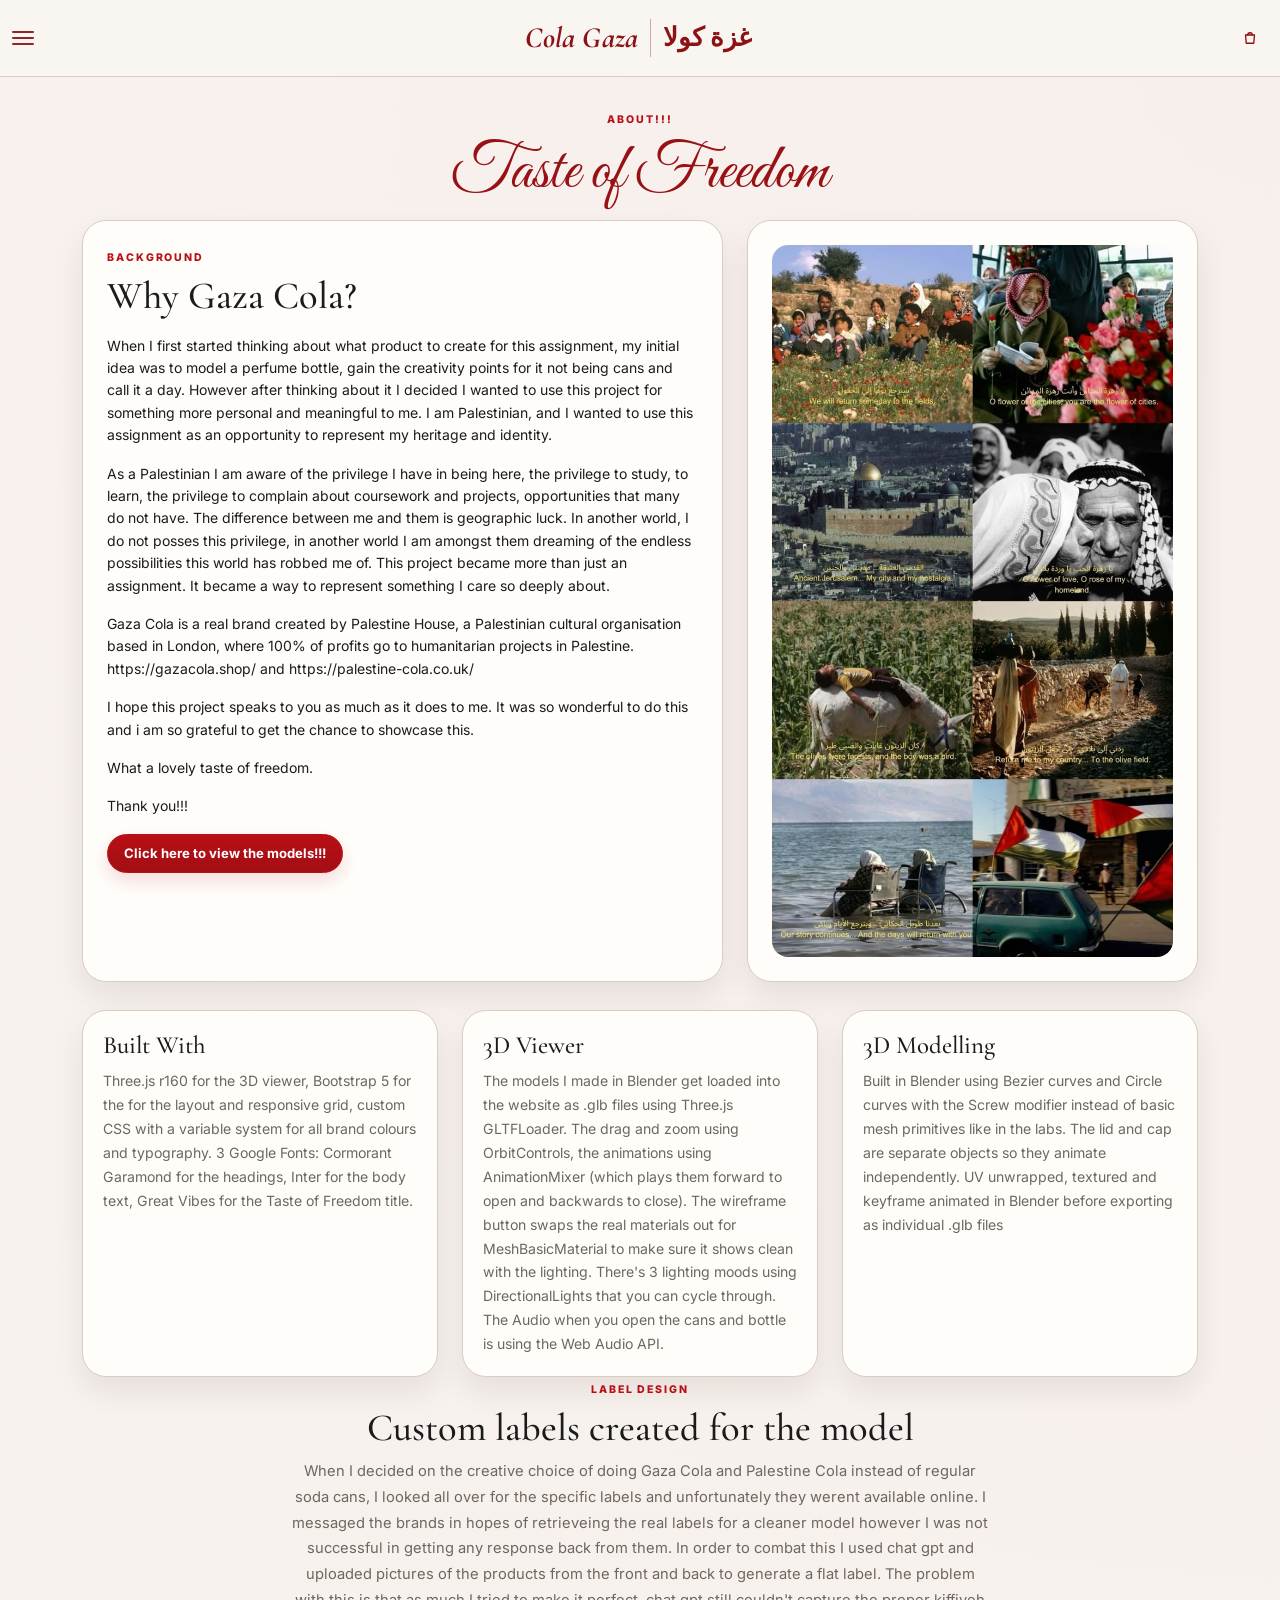
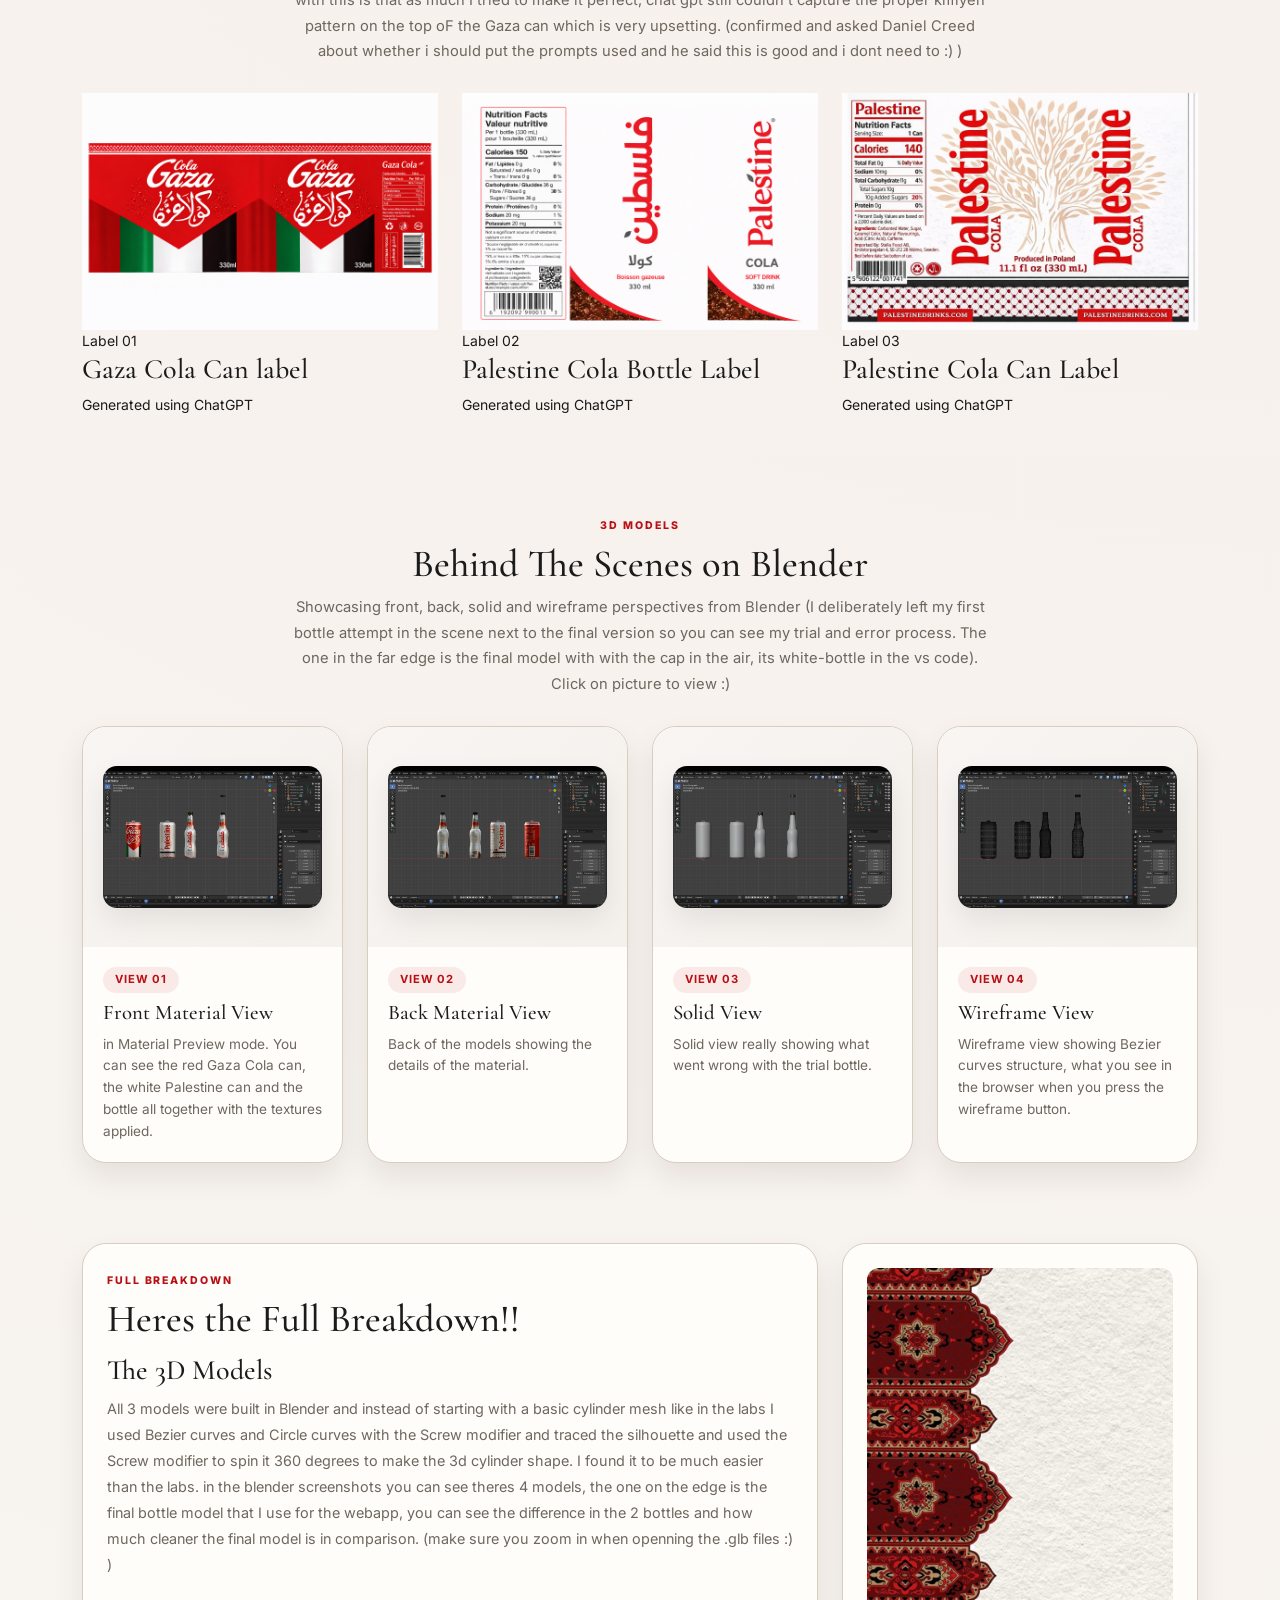
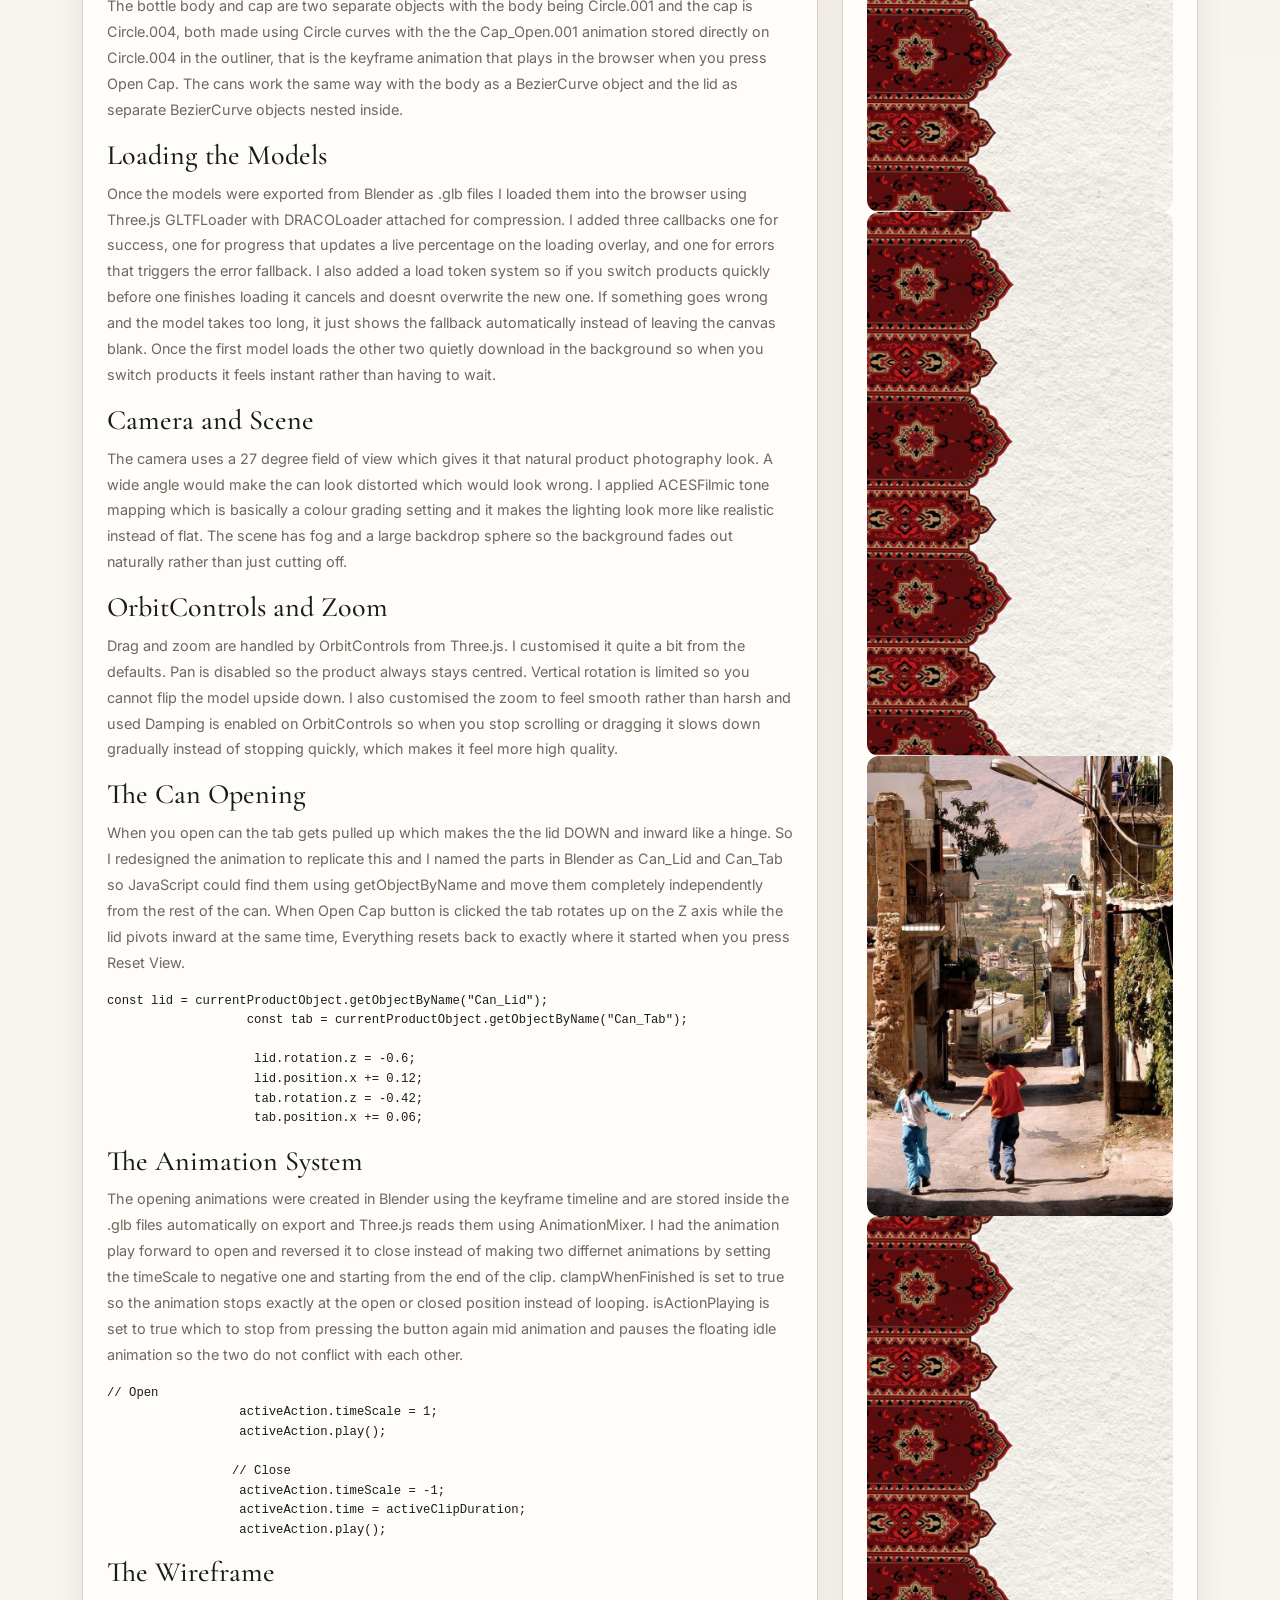
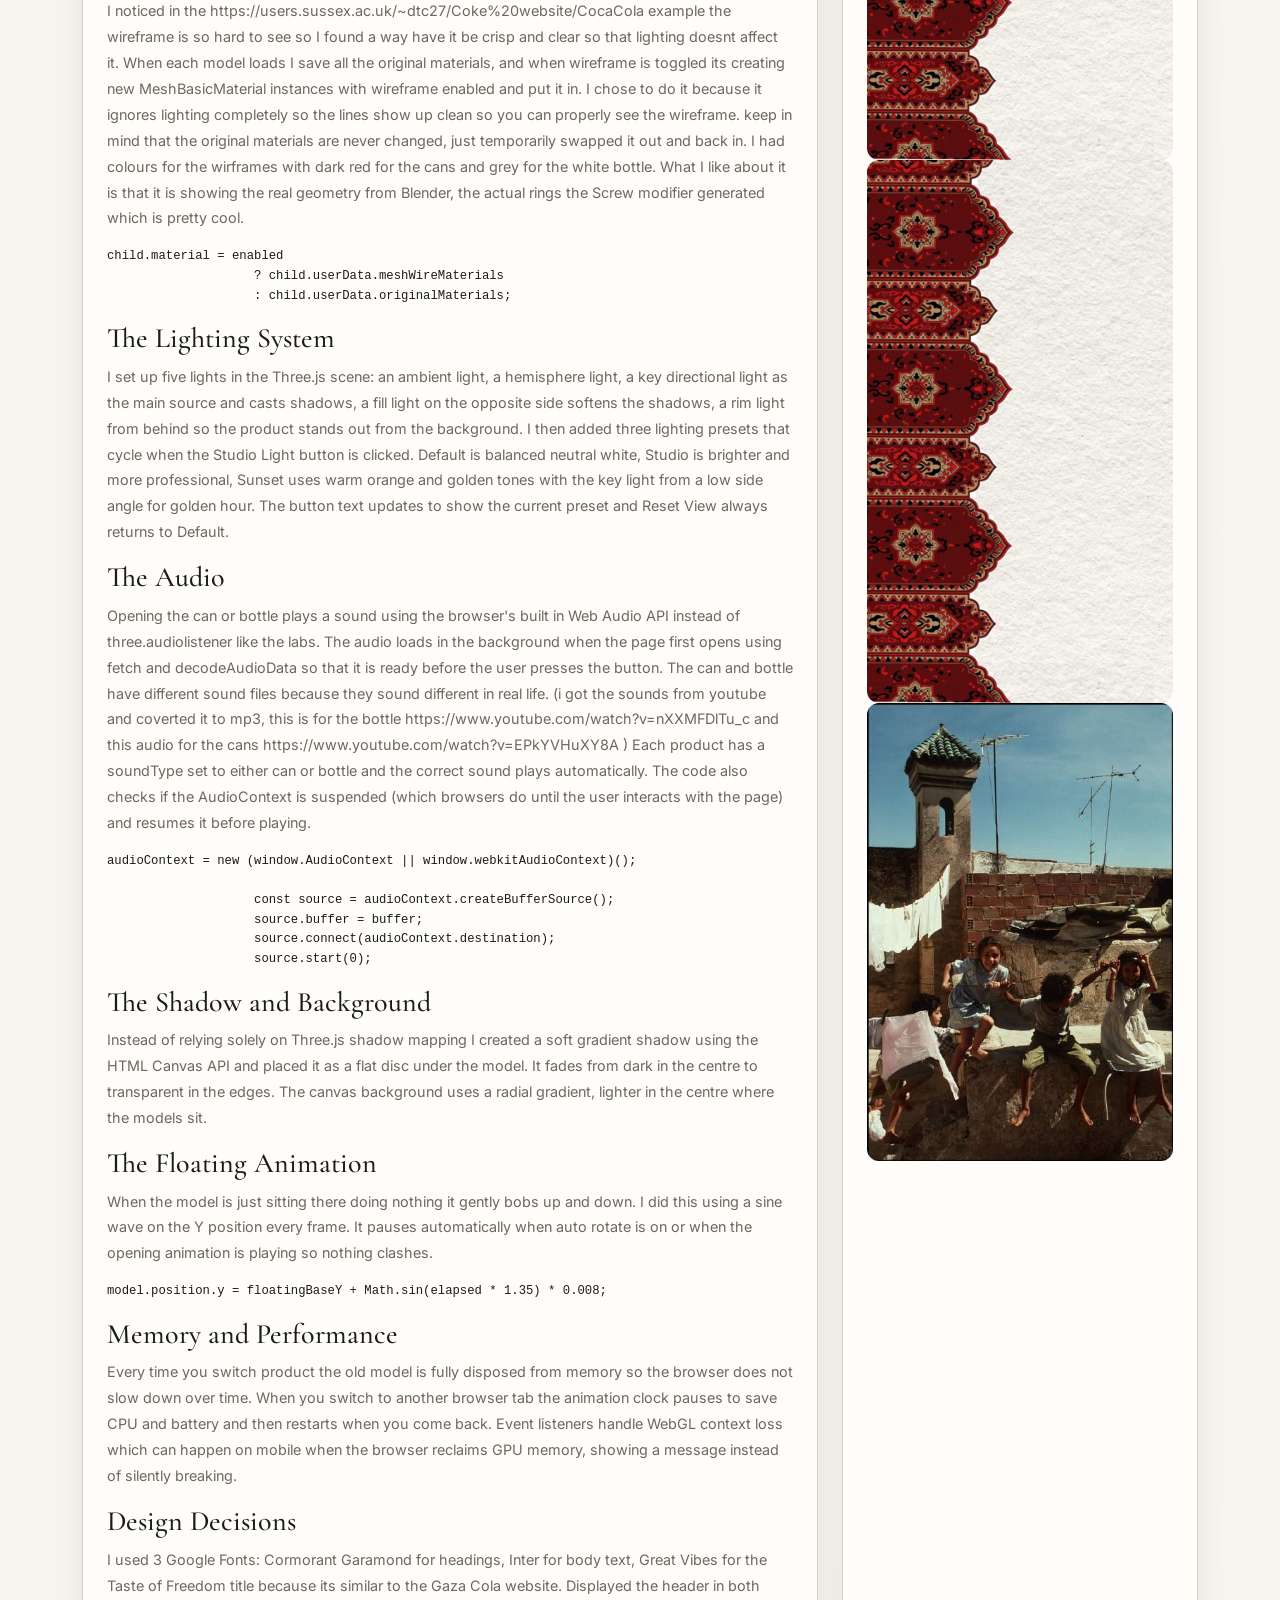
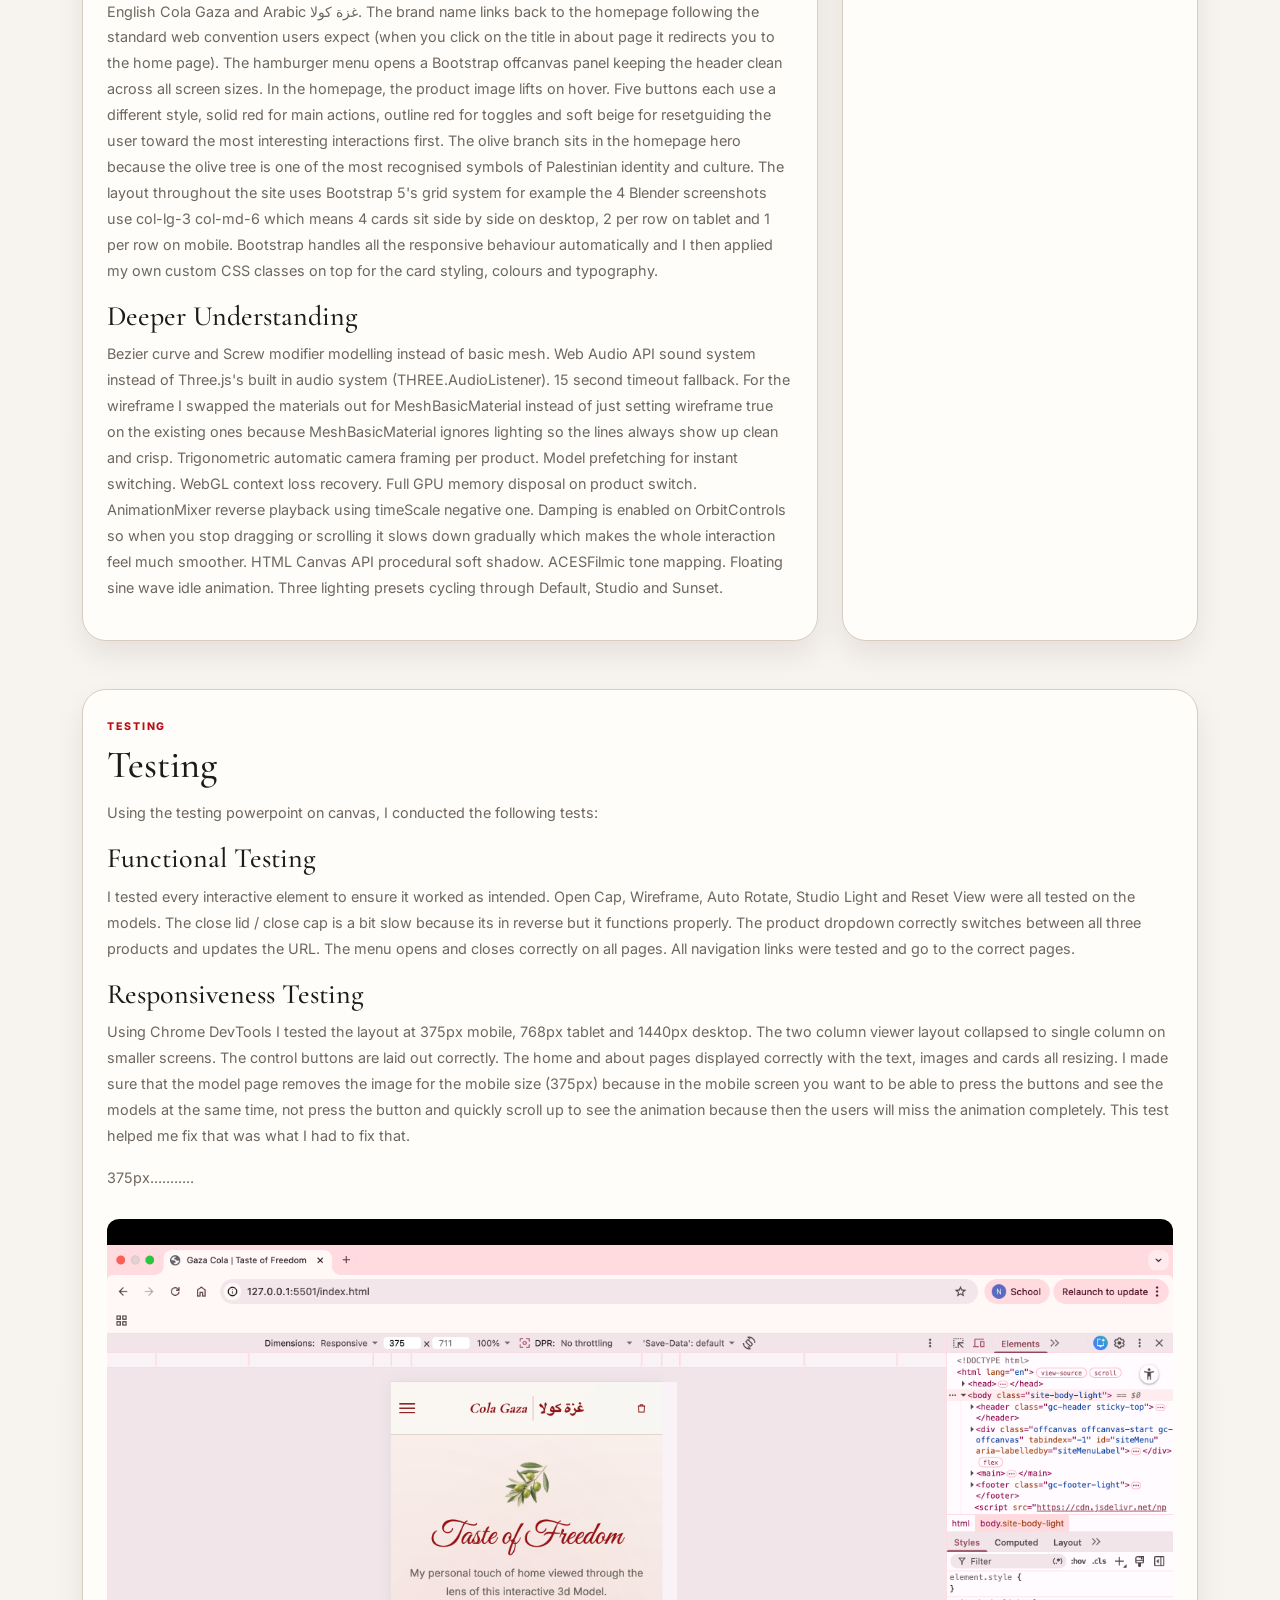
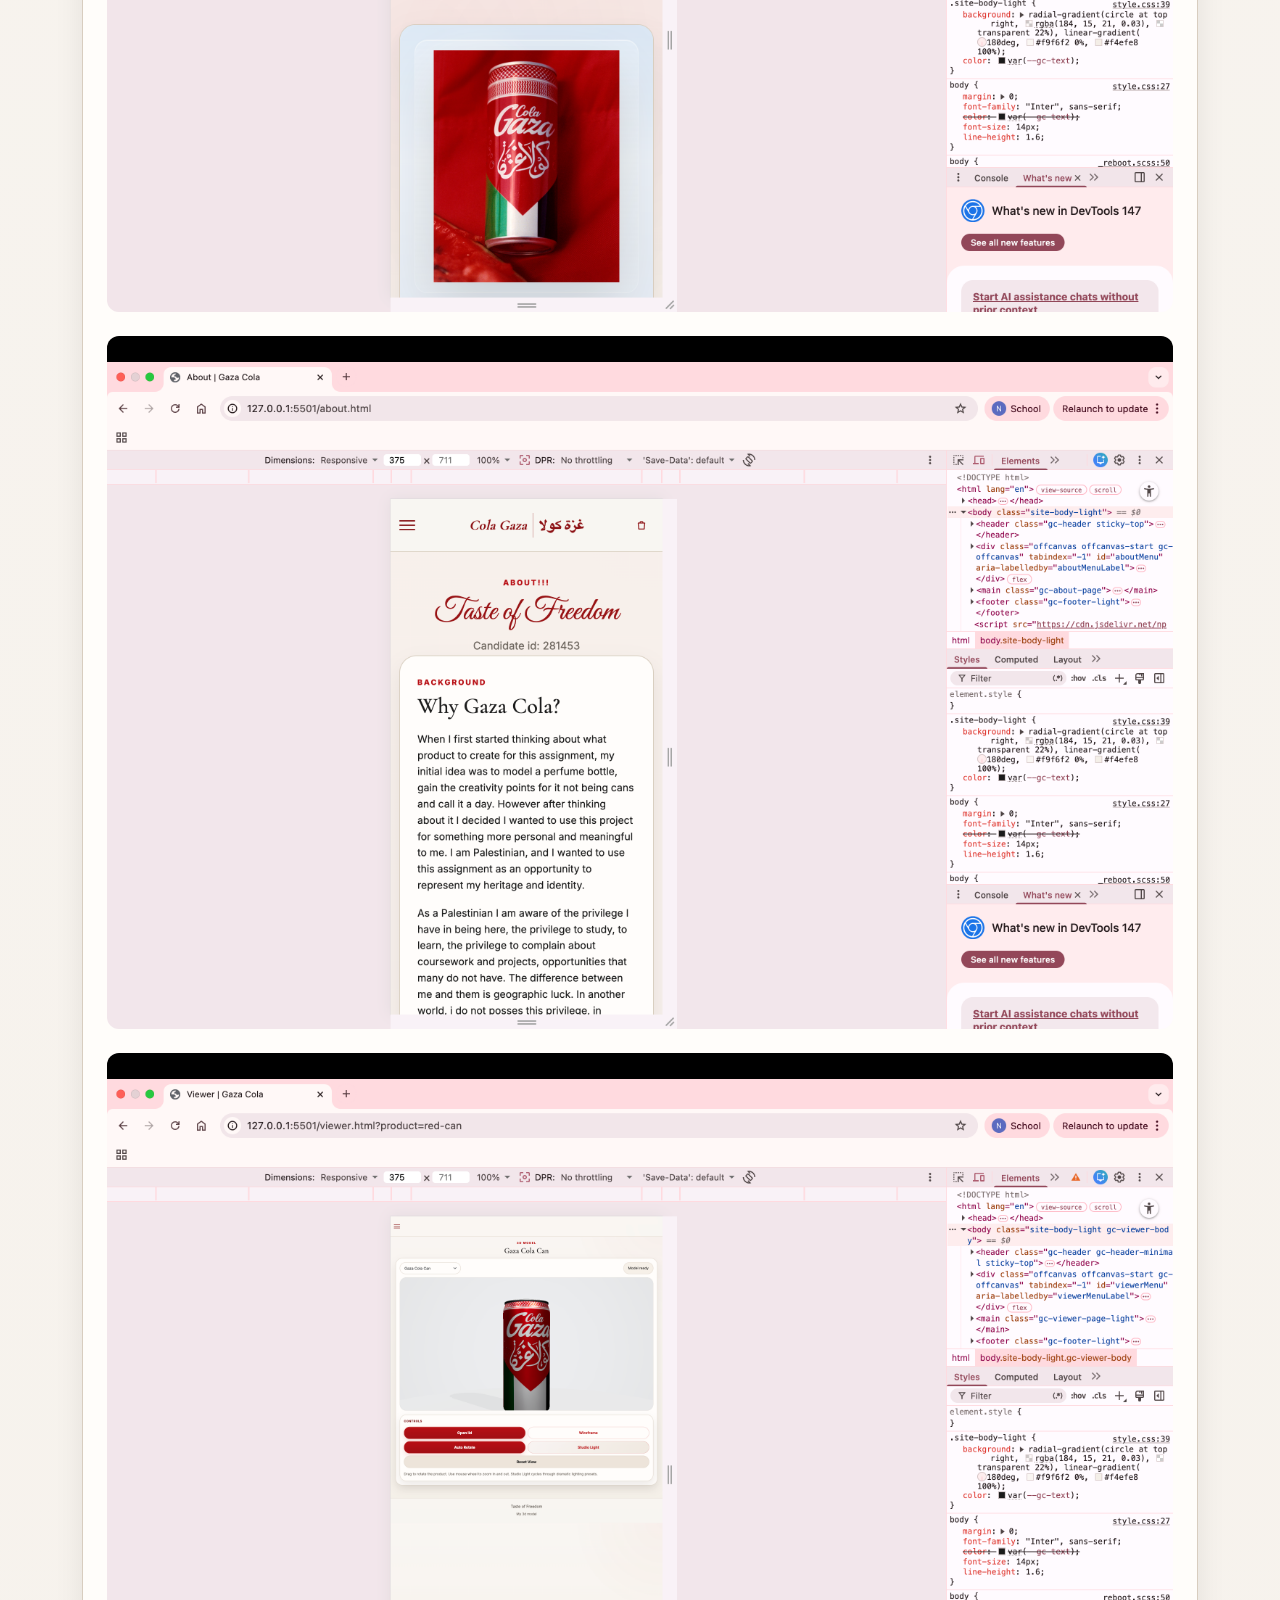
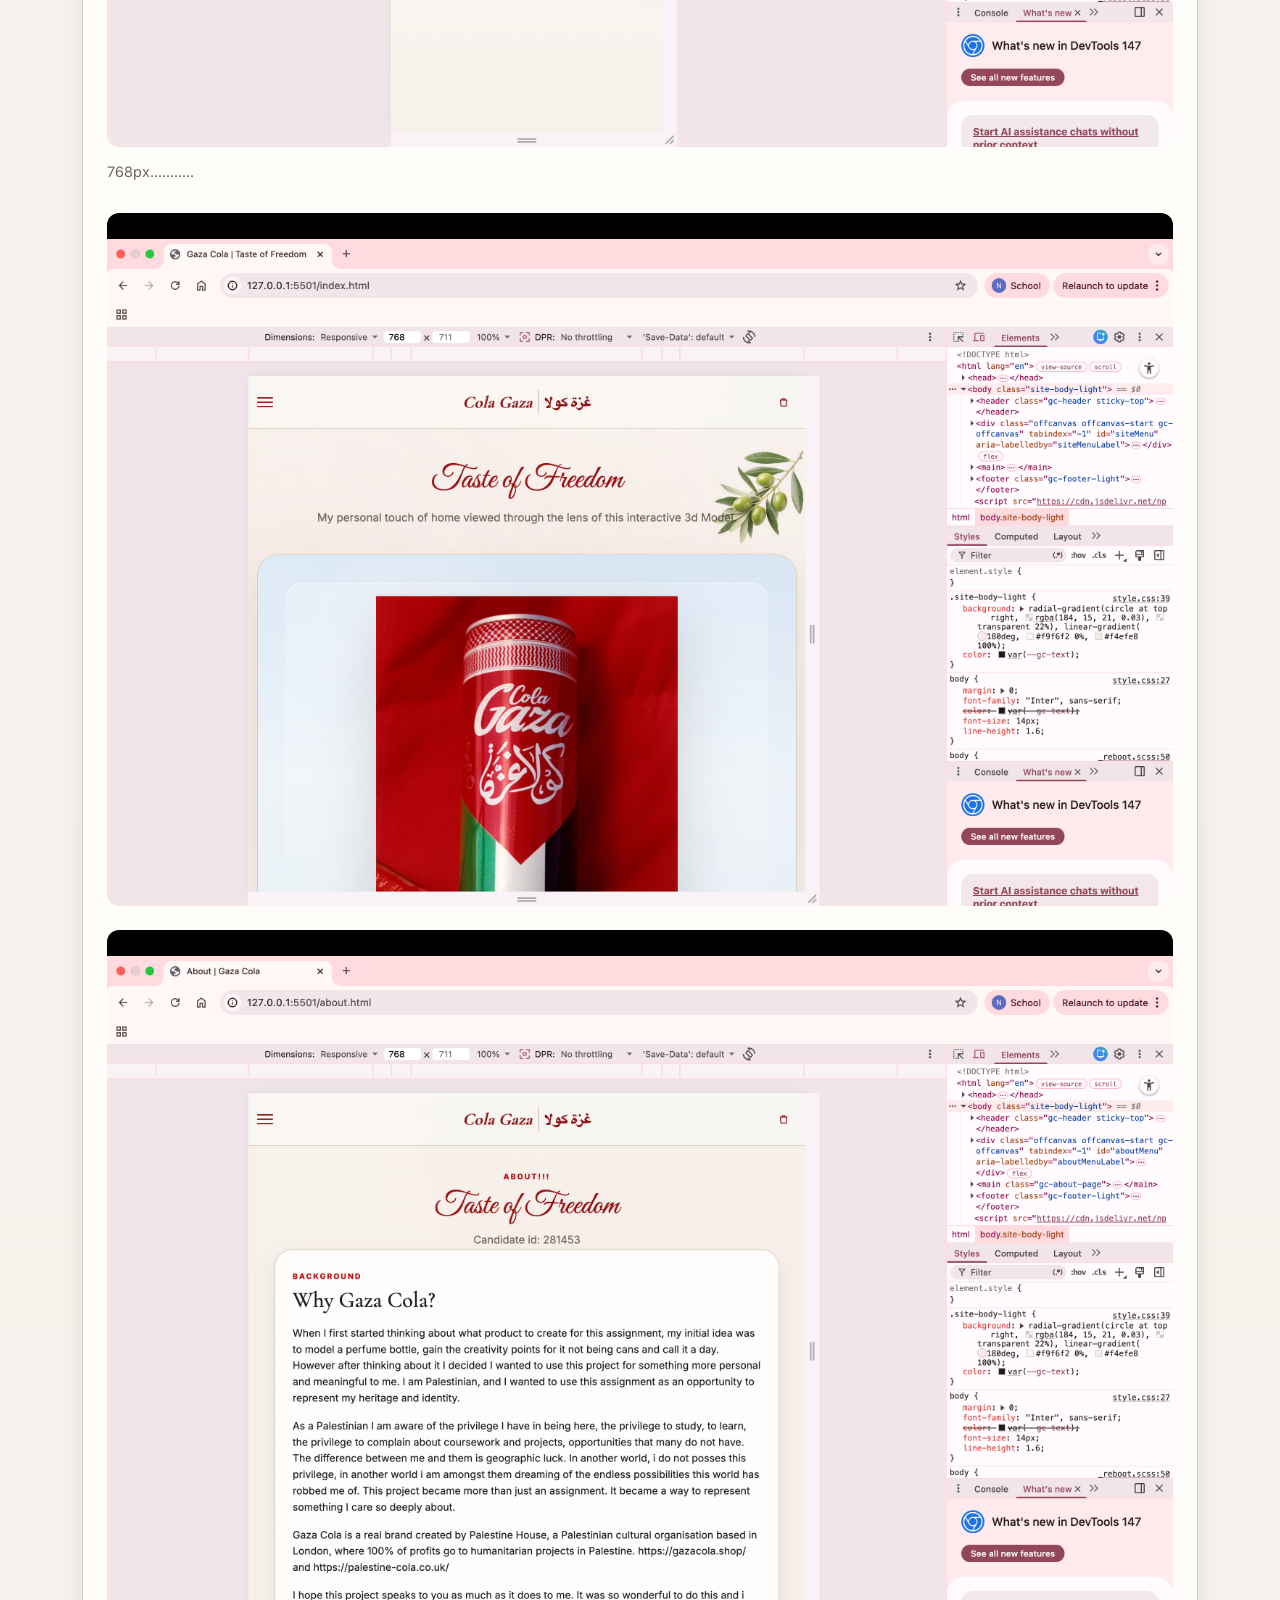
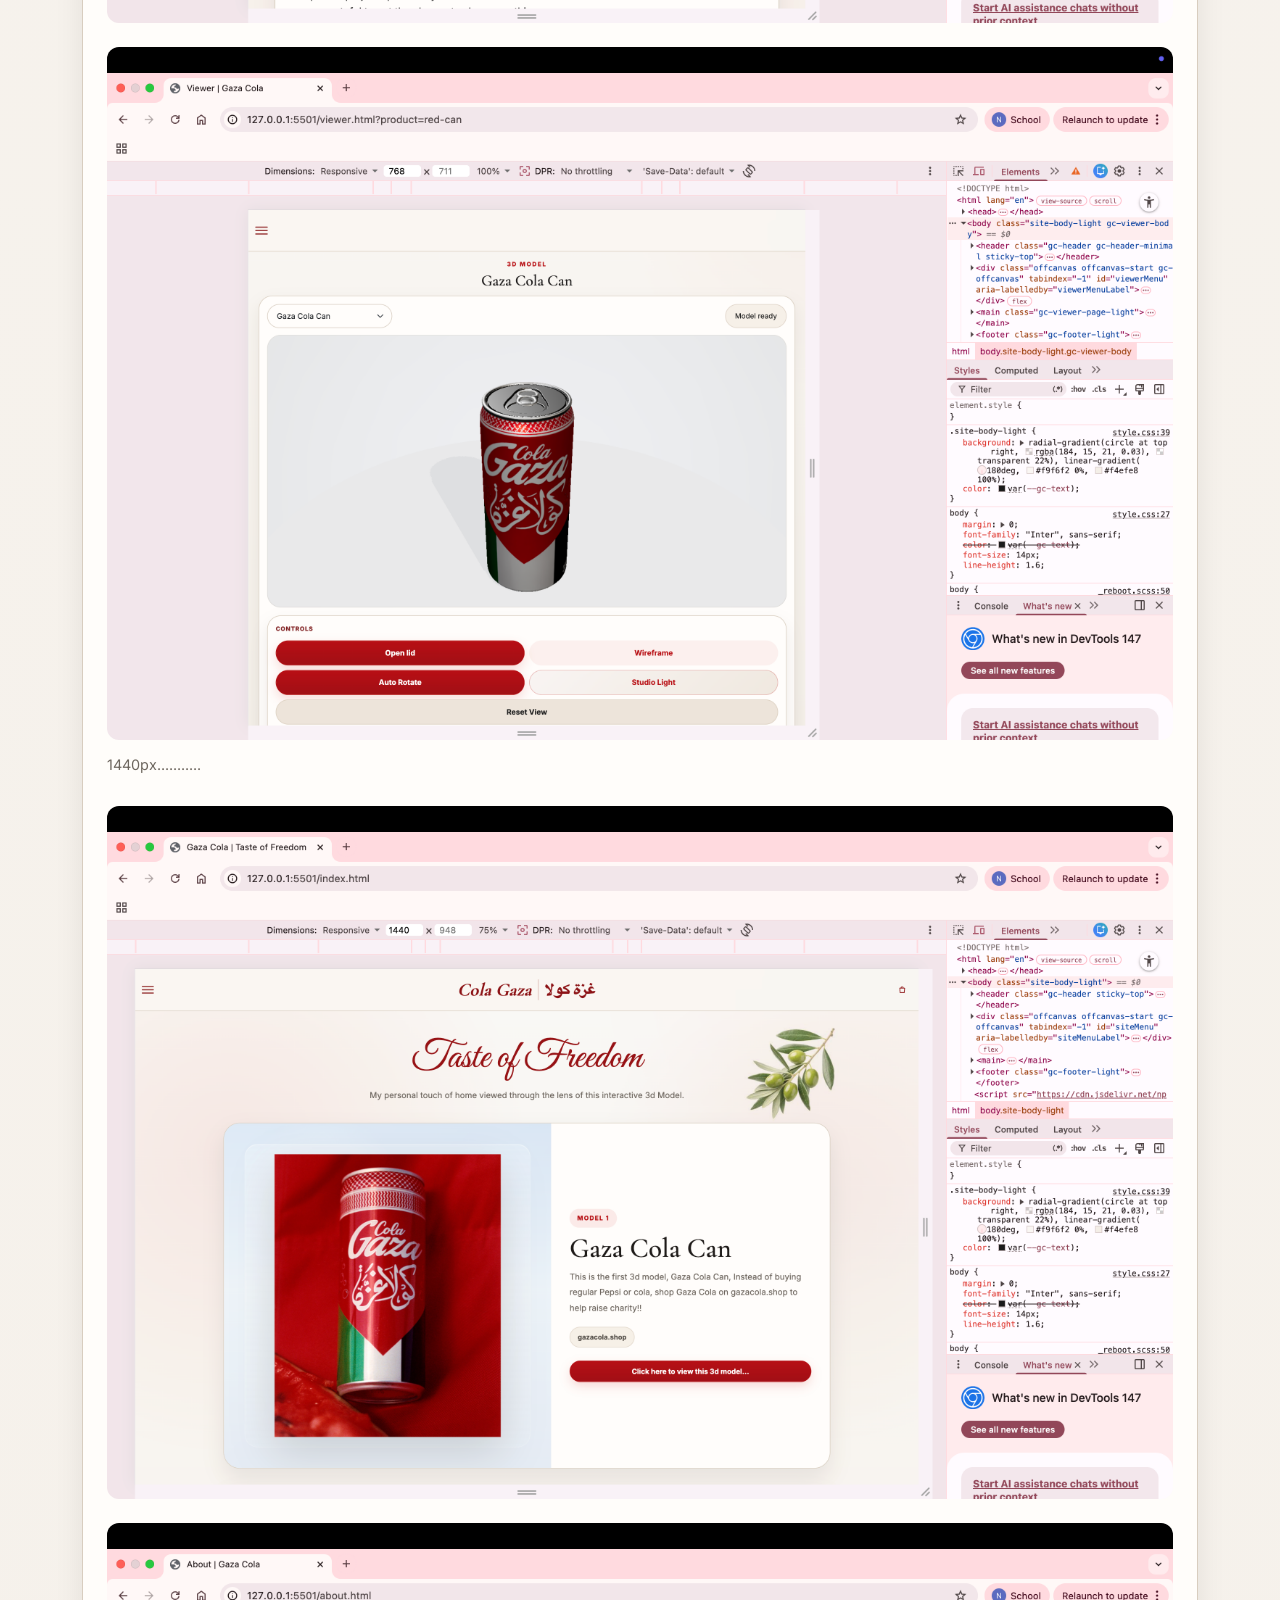
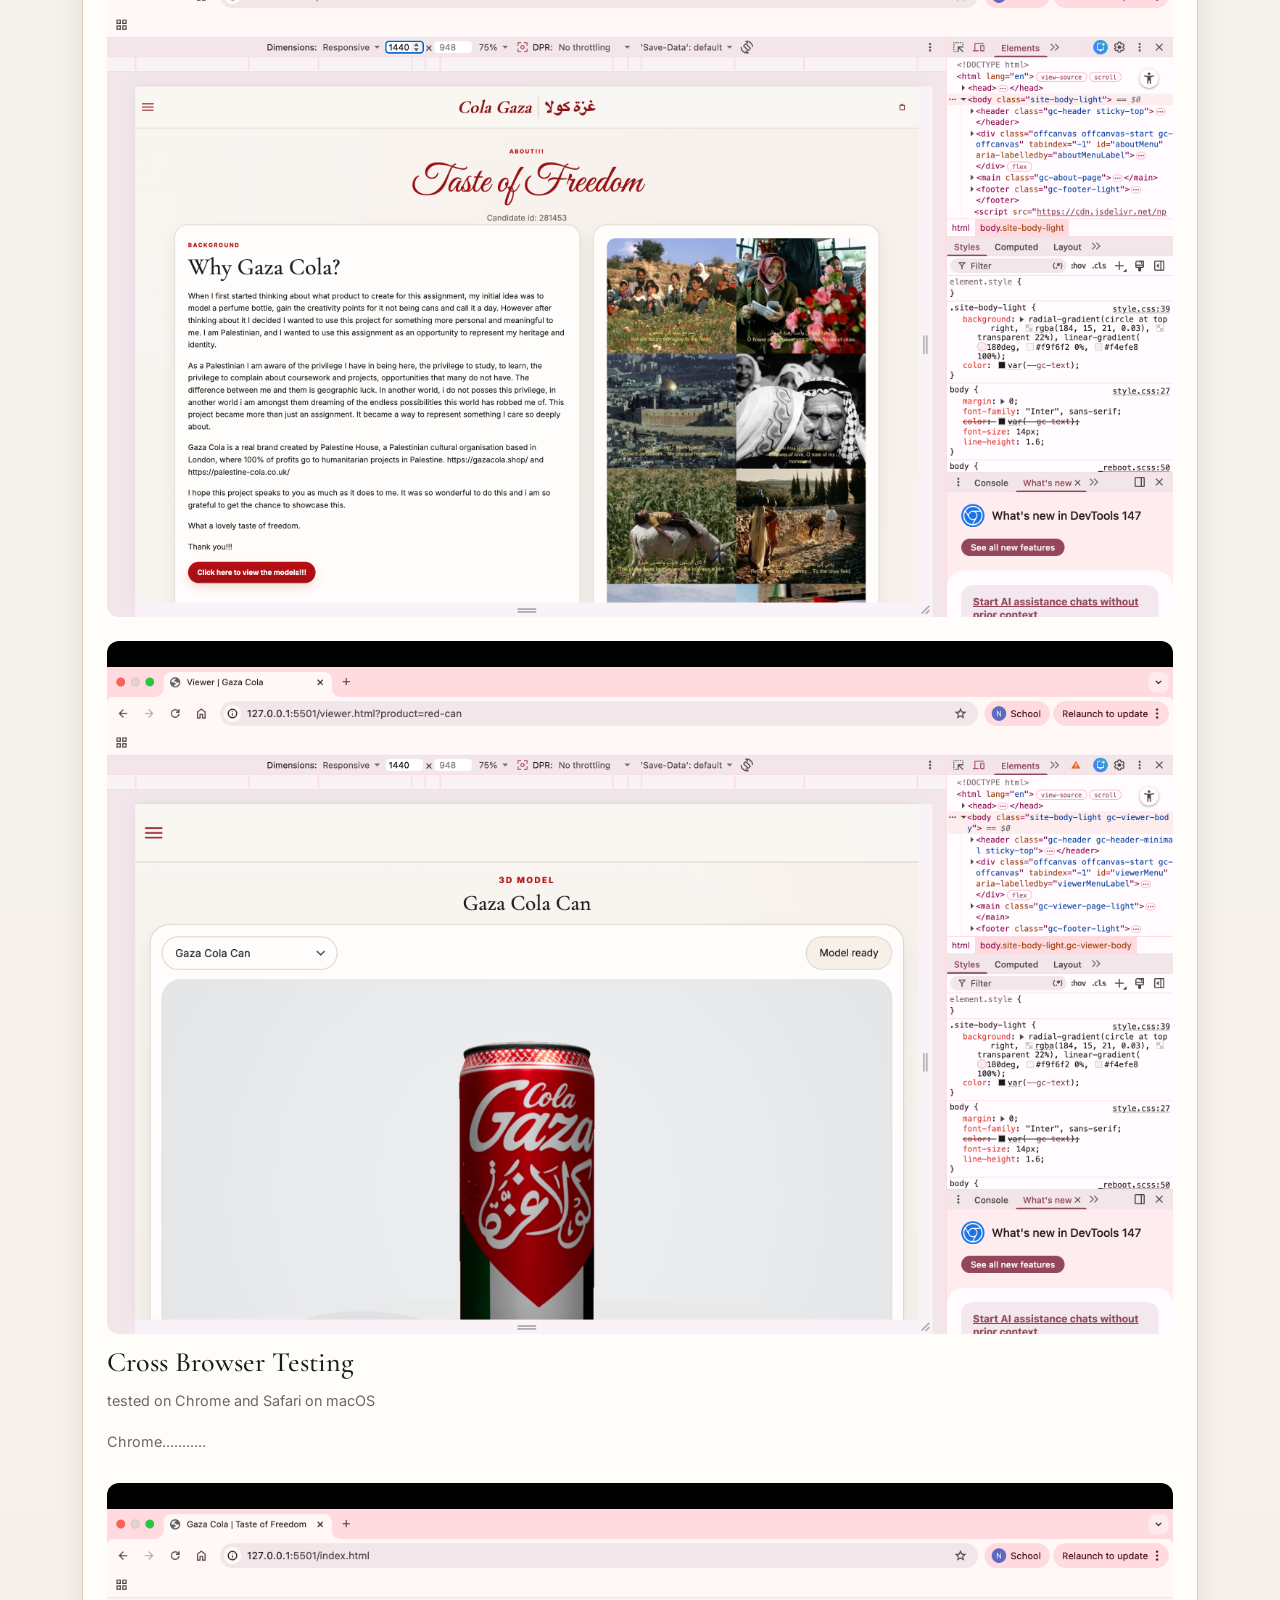
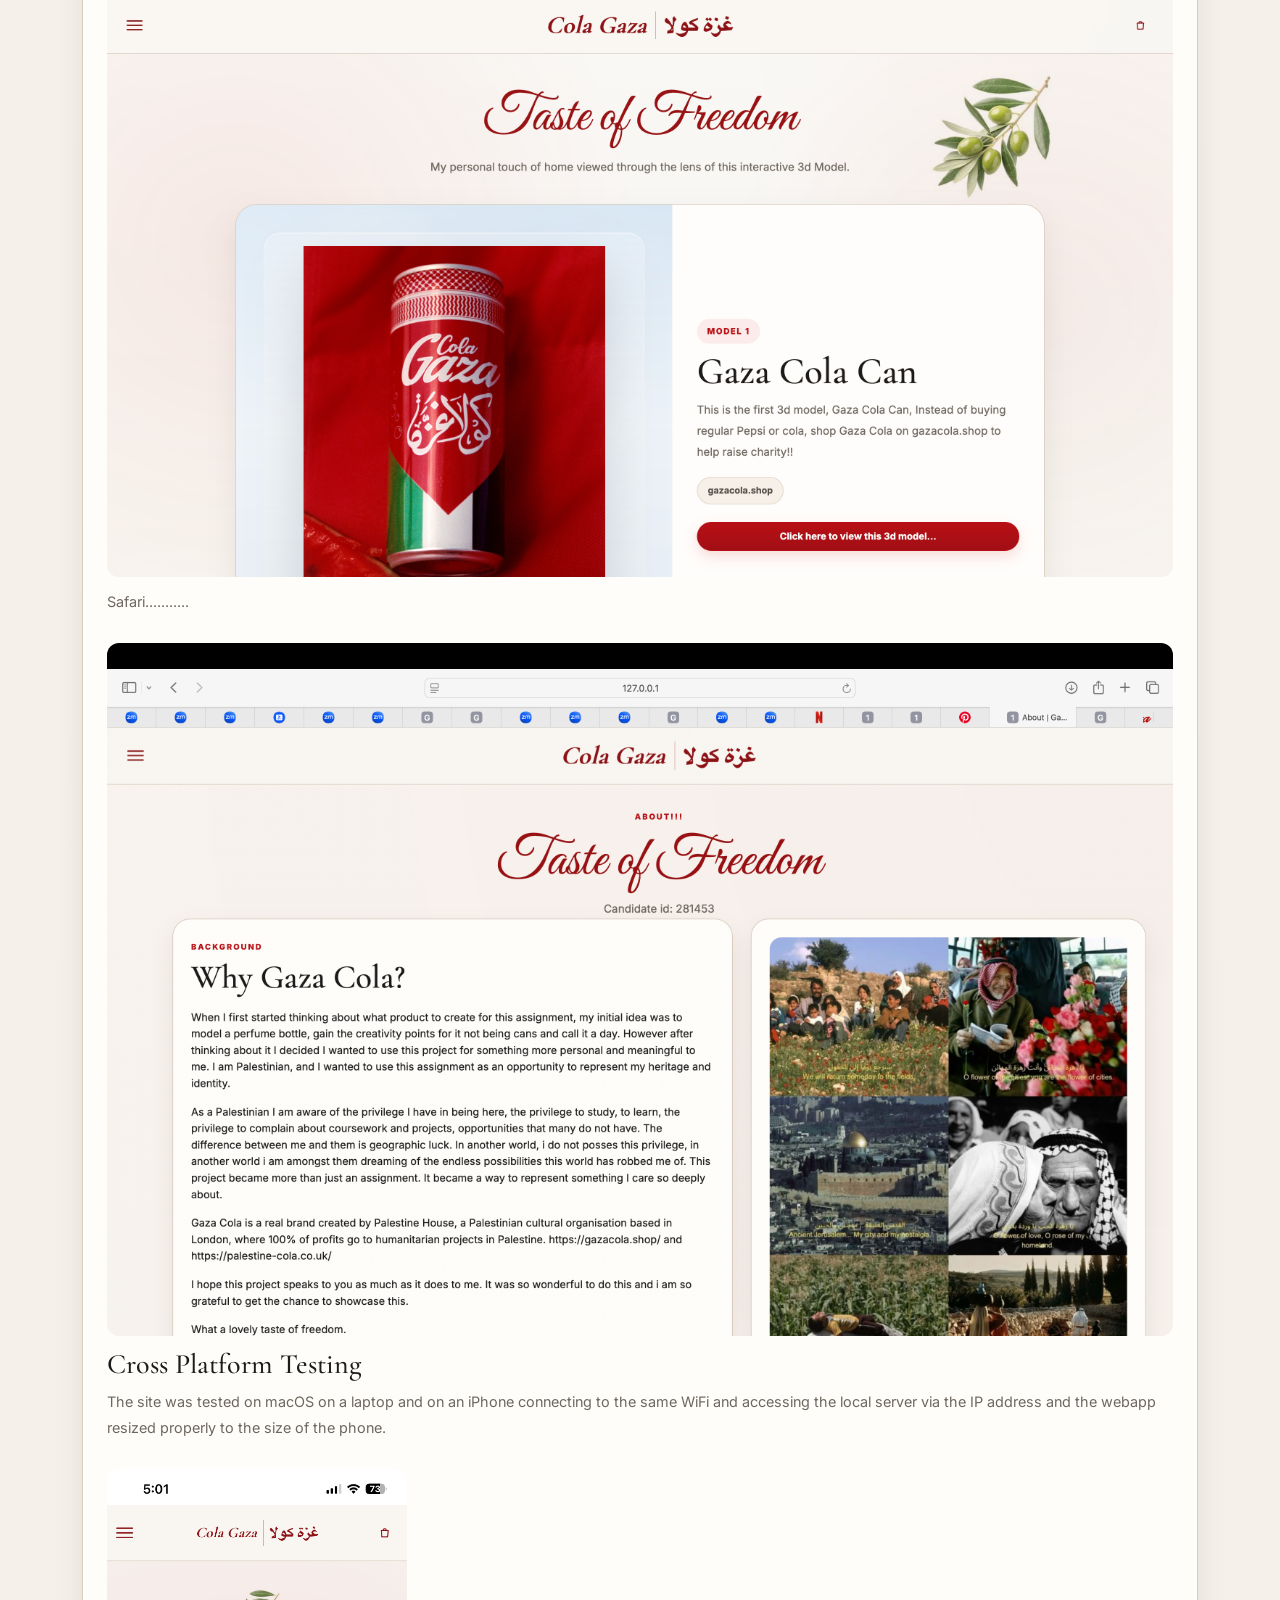
==== commit e650f052: "Update about.html" ====
--- a/about.html
+++ b/about.html
@@ -105,9 +105,7 @@
           <div class="text-center gc-about-heading">
             <span class="gc-overline">About!!!</span>
             <h1>Taste of Freedom</h1>
-            <p>
-              Candidate id: 281453
-            </p>
+
 
           </div>
         </div>
@@ -834,4 +832,4 @@
 
     <script src="https://cdn.jsdelivr.net/npm/bootstrap@5.3.3/dist/js/bootstrap.bundle.min.js"></script>
   </body>
-</html>+</html>
